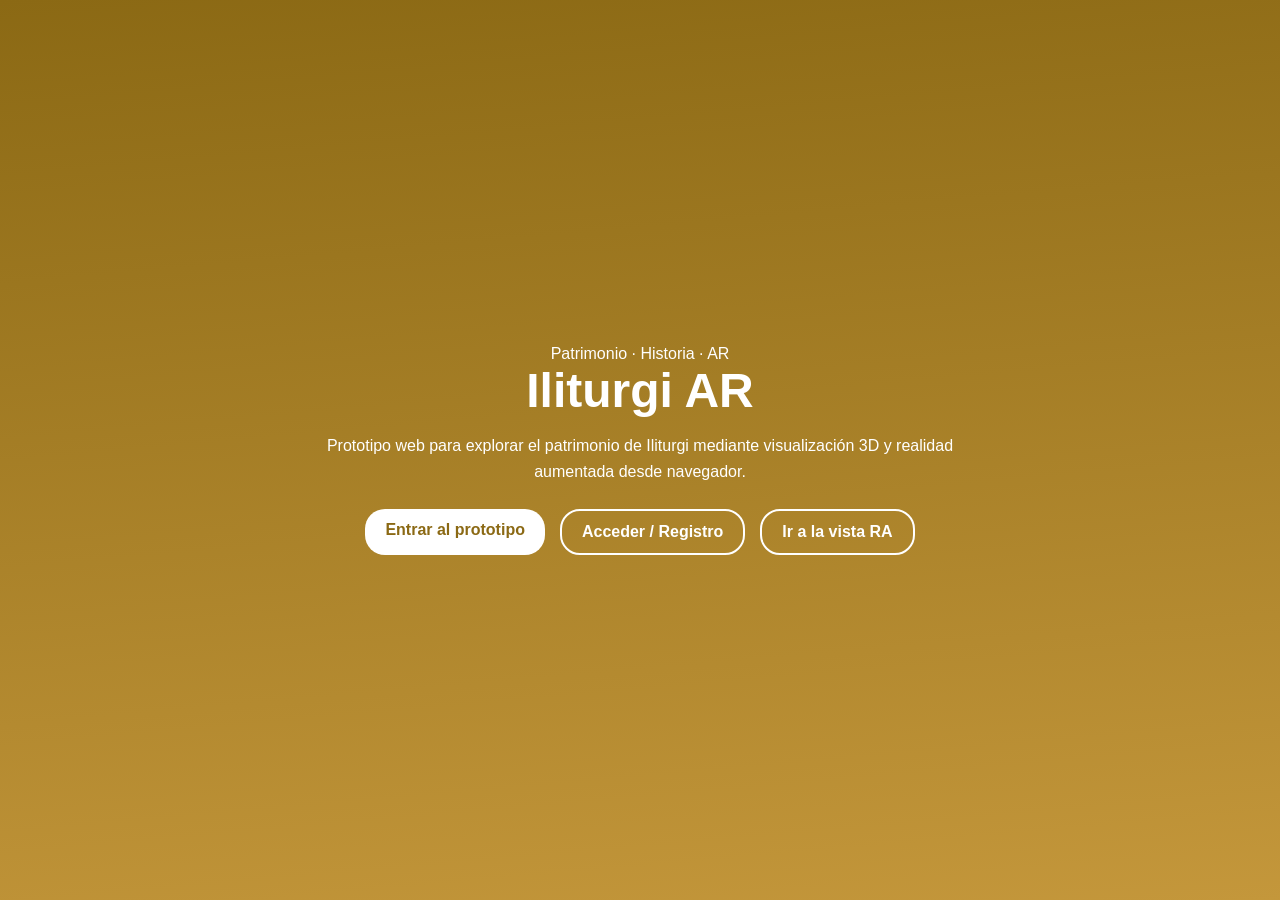
==== index.html @ 3fe3aad6 "Primer prototipo Iliturgi AR" ====
<!DOCTYPE html>
<html lang="es">
<head>
  <meta charset="UTF-8">
  <meta name="viewport" content="width=device-width, initial-scale=1.0">
  <title>Iliturgi AR · Bienvenida</title>
  <link rel="stylesheet" href="style.css">
</head>
<body>

  <main class="landing-page">
    <section class="landing-hero">
      <div class="landing-content">
        <div class="landing-badge">Patrimonio · Historia · AR</div>

        <h1 class="landing-title">Iliturgi AR</h1>

        <p class="landing-subtitle">
          Prototipo web para explorar el patrimonio de Iliturgi mediante visualización 3D y realidad aumentada desde navegador.
        </p>

        <div class="landing-actions">
          <a href="home.html" class="btn btn-primary">Entrar al prototipo</a>
          <a href="acceso.html" class="btn btn-secondary">Acceder / Registro</a>
          <a href="vista-ra.html" class="btn btn-secondary">Ir a la vista RA</a>
        </div>
      </div>
    </section>
  </main>

</body>
</html>
---- style.css ----
:root {
  --color-ocre: #C4973B;
  --color-ocre-dark: #8B6914;
  --color-bg: #F5F0E8;
  --color-dark: #2D2D2D;
  --color-gray: #666666;
  --color-light: #E8E0D0;
  --color-blue: #1565C0;
  --color-white: #FFFFFF;
  --radius-sm: 8px;
  --radius-md: 14px;
  --radius-lg: 28px;
  --shadow-sm: 0 2px 8px rgba(0,0,0,0.10);
  --shadow-md: 0 10px 28px rgba(0,0,0,0.16);
}

* {
  box-sizing: border-box;
  margin: 0;
  padding: 0;
}

body {
  font-family: -apple-system, BlinkMacSystemFont, "Segoe UI", Roboto, sans-serif;
  background: var(--color-bg);
  color: var(--color-dark);
}

a { text-decoration: none; }
button { cursor: pointer; }

/* ---------- LANDING ---------- */

.landing-hero {
  min-height: 100vh;
  display: flex;
  align-items: center;
  justify-content: center;
  padding: 40px 20px;
  background: linear-gradient(175deg, #8B6914, #C4973B);
}

.landing-content {
  text-align: center;
  color: white;
  max-width: 700px;
}

.landing-title {
  font-size: 3rem;
  font-weight: 900;
}

.landing-subtitle {
  margin-top: 15px;
  line-height: 1.6;
}

.landing-actions {
  margin-top: 25px;
  display: flex;
  gap: 15px;
  justify-content: center;
}

/* ---------- BOTONES ---------- */

.btn {
  padding: 12px 20px;
  border-radius: 20px;
  font-weight: 700;
}

.btn-primary {
  background: white;
  color: var(--color-ocre-dark);
}

.btn-secondary {
  border: 2px solid white;
  color: white;
}

.btn-secondary-outline {
  border: 2px solid var(--color-ocre);
  color: var(--color-ocre-dark);
}

.btn-secondary-dark {
  border: 2px solid #ccc;
  color: var(--color-dark);
}

.btn-small {
  padding: 8px 12px;
  font-size: 14px;
}

/* ---------- HEADER ---------- */

.site-header {
  background: #F5F0E8;
  border-bottom: 1px solid #ddd;
}

.site-header-inner {
  max-width: 1200px;
  margin: auto;
  padding: 15px;
  display: flex;
  justify-content: space-between;
}

.nav-logo {
  font-weight: bold;
}

.main-nav {
  display: flex;
  gap: 10px;
}

.nav-link {
  padding: 8px 12px;
  border-radius: 20px;
}

.nav-link.active {
  background: #E8E0D0;
}

/* ---------- HOME ---------- */

.page-shell {
  max-width: 1200px;
  margin: auto;
  padding: 20px;
}

.hero-panel {
  display: grid;
  grid-template-columns: 2fr 1fr;
  gap: 20px;
}

.hero-copy {
  background: white;
  padding: 20px;
  border-radius: 20px;
}

.hero-card {
  background: white;
  padding: 20px;
  border-radius: 20px;
}

.quick-grid {
  display: grid;
  grid-template-columns: repeat(4, 1fr);
  gap: 10px;
}

.quick-card {
  background: white;
  padding: 15px;
  border-radius: 15px;
}

/* ---------- MAPA ---------- */

.map-layout {
  display: grid;
  grid-template-columns: 2fr 1fr;
  gap: 20px;
}

.map-surface {
  height: 500px;
  background: #D8E8CF;
  border-radius: 20px;
  position: relative;
}

/* marcador */
.map-marker {
  position: absolute;
  width: 40px;
  height: 40px;
  background: var(--color-ocre);
  border-radius: 50%;
  display: flex;
  align-items: center;
  justify-content: center;
  color: white;
}

/* posiciones */
.marker-1 { top: 30%; left: 40%; }
.marker-2 { top: 50%; left: 30%; }
.marker-3 { top: 40%; left: 60%; }

.map-fab-ra {
  position: absolute;
  bottom: 20px;
  right: 20px;
  background: var(--color-ocre);
  color: white;
  padding: 15px;
  border-radius: 50%;
}

/* panel lateral */
.map-poi-card {
  background: white;
  padding: 20px;
  border-radius: 20px;
}

/* ---------- RESPONSIVE ---------- */

@media (max-width: 768px) {
  .hero-panel,
  .map-layout,
  .quick-grid {
    grid-template-columns: 1fr;
  }

  .landing-actions {
    flex-direction: column;
  }
}
.hero-panel {
  display: grid;
  grid-template-columns: 2fr 1fr;
  gap: 24px;
  align-items: stretch;
  margin-bottom: 24px;
}

.hero-copy {
  background: white;
  padding: 28px;
  border-radius: 24px;
  box-shadow: var(--shadow-sm);
  display: flex;
  flex-direction: column;
  gap: 18px;
}

.section-badge {
  display: inline-flex;
  width: fit-content;
  padding: 8px 14px;
  border-radius: 999px;
  background: rgba(196, 151, 59, 0.14);
  color: var(--color-ocre-dark);
  font-weight: 800;
  font-size: 13px;
}

.page-title-xl {
  font-size: 3.2rem;
  line-height: 1.05;
  color: var(--color-dark);
  font-weight: 900;
}

.page-lead {
  color: var(--color-gray);
  line-height: 1.7;
  font-size: 1.05rem;
  max-width: 60ch;
}

.hero-actions {
  display: flex;
  flex-wrap: wrap;
  gap: 14px;
  margin-top: 6px;
}

.hero-card {
  background: white;
  padding: 26px;
  border-radius: 24px;
  box-shadow: var(--shadow-sm);
  display: flex;
  flex-direction: column;
  gap: 12px;
  justify-content: center;
}

.hero-card-title {
  font-size: 1.1rem;
  font-weight: 800;
}

.hero-card-text {
  color: var(--color-gray);
  line-height: 1.6;
}

.search-section {
  margin: 8px 0 24px;
}

.search-box {
  background: white;
  border-radius: 20px;
  box-shadow: var(--shadow-sm);
  display: flex;
  align-items: center;
  gap: 12px;
  padding: 14px 16px;
}

.search-input {
  width: 100%;
  border: none;
  outline: none;
  background: transparent;
  font-size: 1rem;
  color: var(--color-dark);
}

.section-heading {
  margin: 10px 0 14px;
}

.section-heading h2 {
  font-size: 2rem;
  margin-bottom: 4px;
}

.section-heading span {
  color: var(--color-gray);
}

.quick-grid {
  display: grid;
  grid-template-columns: repeat(4, 1fr);
  gap: 16px;
  margin-bottom: 26px;
}

.quick-card {
  background: white;
  padding: 20px;
  border-radius: 20px;
  box-shadow: var(--shadow-sm);
  display: flex;
  flex-direction: column;
  gap: 10px;
}

.quick-card-title {
  font-size: 1.2rem;
  font-weight: 800;
  color: var(--color-dark);
}

.quick-card-text {
  color: var(--color-gray);
  line-height: 1.55;
}

.poi-grid {
  display: grid;
  grid-template-columns: repeat(3, 1fr);
  gap: 18px;
}

.poi-card-web {
  background: white;
  border-radius: 22px;
  overflow: hidden;
  box-shadow: var(--shadow-sm);
}

.poi-card-media {
  min-height: 140px;
  background: linear-gradient(135deg, #8B6914, #C4973B);
  color: white;
  display: flex;
  align-items: center;
  justify-content: center;
  font-size: 3rem;
}

.poi-card-body {
  padding: 20px;
  display: flex;
  flex-direction: column;
  gap: 10px;
}

.poi-card-category {
  font-size: 0.82rem;
  color: var(--color-ocre-dark);
  font-weight: 800;
}

.poi-card-body h3 {
  font-size: 1.35rem;
}

.poi-card-body p {
  color: var(--color-gray);
  line-height: 1.6;
}

.poi-card-meta {
  color: var(--color-ocre-dark);
  font-weight: 700;
}

.poi-card-actions {
  display: flex;
  gap: 10px;
  flex-wrap: wrap;
  margin-top: 4px;
}
@media (max-width: 980px) {
  .hero-panel,
  .quick-grid,
  .poi-grid,
  .map-layout {
    grid-template-columns: 1fr;
  }

  .page-title-xl {
    font-size: 2.4rem;
  }
}

@media (max-width: 760px) {
  .hero-actions,
  .poi-card-actions,
  .map-poi-actions {
    flex-direction: column;
  }

  .hero-actions .btn,
  .poi-card-actions .btn,
  .map-poi-actions .btn {
    width: 100%;
  }

  .page-title-xl {
    font-size: 2rem;
  }
}
.map-toolbar {
  display: flex;
  flex-wrap: wrap;
  gap: 10px;
  margin-bottom: 14px;
}

.map-chip {
  display: inline-flex;
  padding: 8px 14px;
  border-radius: 999px;
  background: white;
  color: var(--color-dark);
  box-shadow: var(--shadow-sm);
  font-size: 0.92rem;
  font-weight: 700;
}

.map-chip.active {
  background: rgba(196, 151, 59, 0.18);
  color: var(--color-ocre-dark);
}

.map-side-panel {
  display: flex;
  flex-direction: column;
  gap: 16px;
}

.map-info-box {
  background: white;
  padding: 22px;
  border-radius: 22px;
  box-shadow: var(--shadow-sm);
}

.map-info-box h4 {
  margin-bottom: 10px;
}

.map-info-box ul {
  padding-left: 18px;
  line-height: 1.7;
  color: var(--color-gray);
}
/* ---------- DETALLE POI ---------- */

.poi-detail-layout {
  display: grid;
  grid-template-columns: 1.35fr 0.65fr;
  gap: 20px;
  align-items: start;
}

.poi-main-card,
.poi-info-card,
.poi-audio-card {
  background: white;
  border-radius: 24px;
  box-shadow: var(--shadow-sm);
}

.poi-main-card {
  overflow: hidden;
}

.poi-hero-web {
  min-height: 260px;
  background: linear-gradient(135deg, #8B6914, #C4973B);
  color: white;
  position: relative;
  display: flex;
  align-items: center;
  justify-content: center;
}

.poi-hero-icon {
  font-size: 5rem;
  opacity: 0.85;
}

.poi-hero-title {
  position: absolute;
  left: 24px;
  bottom: 18px;
  font-size: 2rem;
  font-weight: 900;
}

.poi-hero-badge {
  position: absolute;
  top: 18px;
  left: 18px;
  padding: 8px 14px;
  border-radius: 999px;
  background: rgba(0,0,0,0.28);
  font-size: 13px;
  font-weight: 700;
}

.poi-detail-body {
  padding: 24px;
  display: flex;
  flex-direction: column;
  gap: 16px;
}

.poi-meta-row {
  display: flex;
  flex-wrap: wrap;
  gap: 10px;
}

.poi-detail-title {
  font-size: 2rem;
  line-height: 1.1;
  color: var(--color-dark);
}

.poi-detail-text {
  color: var(--color-gray);
  line-height: 1.75;
  font-size: 1rem;
}

.poi-detail-actions {
  display: flex;
  flex-wrap: wrap;
  gap: 14px;
  margin-top: 4px;
}

.poi-side-panel {
  display: flex;
  flex-direction: column;
  gap: 16px;
}

.poi-info-card {
  padding: 22px;
}

.poi-info-card h3 {
  margin-bottom: 10px;
  font-size: 1.1rem;
}

.poi-info-card p,
.poi-info-card li {
  color: var(--color-gray);
  line-height: 1.7;
}

.poi-info-card ul {
  padding-left: 18px;
}

.poi-audio-card {
  padding: 18px 20px;
  display: flex;
  align-items: center;
  gap: 14px;
}

.poi-audio-icon {
  font-size: 2rem;
}

.poi-audio-body {
  flex: 1;
}

.poi-audio-title {
  font-weight: 800;
  color: var(--color-dark);
}

.poi-audio-subtitle {
  color: var(--color-gray);
  font-size: 0.92rem;
  margin-top: 3px;
}

.audio-play-btn-web {
  width: 48px;
  height: 48px;
  border-radius: 50%;
  border: none;
  background: var(--color-ocre);
  color: white;
  font-size: 18px;
  font-weight: 800;
}

@media (max-width: 980px) {
  .poi-detail-layout {
    grid-template-columns: 1fr;
  }
}

@media (max-width: 760px) {
  .poi-detail-title {
    font-size: 1.6rem;
  }

  .poi-detail-actions {
    flex-direction: column;
  }

  .poi-detail-actions .btn {
    width: 100%;
  }

  .poi-hero-title {
    font-size: 1.6rem;
  }
}
/* ---------- RECORRIDOS ---------- */

.route-active-card {
  background: linear-gradient(135deg, #8B6914, #C4973B);
  color: white;
  border-radius: 24px;
  padding: 24px;
  box-shadow: var(--shadow-sm);
  display: flex;
  flex-direction: column;
  gap: 14px;
}

.route-active-label {
  font-size: 0.9rem;
  font-weight: 700;
  opacity: 0.85;
}

.route-active-name {
  font-size: 1.6rem;
  font-weight: 900;
}

.route-active-progress-row {
  display: flex;
  align-items: center;
  gap: 14px;
}

.route-active-progress {
  flex: 1;
  height: 8px;
  border-radius: 999px;
  background: rgba(255,255,255,0.26);
  overflow: hidden;
}

.route-active-progress-fill {
  width: 40%;
  height: 100%;
  background: white;
  border-radius: 999px;
}

.route-active-progress-text {
  font-size: 0.95rem;
  font-weight: 800;
  white-space: nowrap;
}

.route-active-actions {
  display: flex;
  flex-wrap: wrap;
  gap: 12px;
  margin-top: 4px;
}

.route-grid {
  display: grid;
  grid-template-columns: repeat(3, 1fr);
  gap: 18px;
}

.route-card-web {
  background: white;
  border-radius: 22px;
  box-shadow: var(--shadow-sm);
  overflow: hidden;
  display: flex;
  flex-direction: column;
}

.route-card-header-web {
  display: flex;
  align-items: center;
  gap: 14px;
  padding: 18px 20px;
}

.route-card-icon {
  width: 56px;
  height: 56px;
  border-radius: 16px;
  display: flex;
  align-items: center;
  justify-content: center;
  font-size: 28px;
  flex-shrink: 0;
}

.route-card-icon.short {
  background: #E8F5E9;
}

.route-card-icon.medium {
  background: #FFF8E1;
}

.route-card-icon.long {
  background: #FCE4EC;
}

.route-card-info {
  flex: 1;
}

.route-card-info h3 {
  font-size: 1.08rem;
  color: var(--color-dark);
  margin-bottom: 4px;
}

.route-card-meta {
  display: flex;
  flex-wrap: wrap;
  gap: 10px;
  color: var(--color-gray);
  font-size: 0.9rem;
}

.route-card-body-web {
  padding: 0 20px 16px;
  display: flex;
  flex-direction: column;
  gap: 12px;
}

.route-card-body-web p {
  color: var(--color-gray);
  line-height: 1.65;
}

.route-tags-web {
  display: flex;
  flex-wrap: wrap;
  gap: 8px;
}

.route-card-footer-web {
  padding: 0 20px 20px;
}

.route-steps-card {
  background: white;
  border-radius: 22px;
  box-shadow: var(--shadow-sm);
  overflow: hidden;
}

.route-step-item {
  display: flex;
  align-items: center;
  gap: 14px;
  padding: 16px 18px;
  border-bottom: 1px solid rgba(0,0,0,0.06);
}

.route-step-item:last-child {
  border-bottom: none;
}

.route-step-dot {
  width: 34px;
  height: 34px;
  border-radius: 50%;
  border: 2px solid rgba(0,0,0,0.14);
  display: flex;
  align-items: center;
  justify-content: center;
  font-weight: 800;
  color: var(--color-gray);
  flex-shrink: 0;
}

.route-step-dot.done {
  background: var(--color-ocre);
  border-color: var(--color-ocre);
  color: white;
}

.route-step-dot.active {
  background: white;
  border-color: var(--color-ocre);
  color: var(--color-ocre-dark);
}

.route-step-body {
  flex: 1;
}

.route-step-title {
  font-weight: 800;
  color: var(--color-dark);
}

.route-step-meta {
  color: var(--color-gray);
  font-size: 0.92rem;
  margin-top: 3px;
}

.route-custom-box {
  background: white;
  border-radius: 22px;
  box-shadow: var(--shadow-sm);
  padding: 22px;
  display: flex;
  align-items: center;
  gap: 16px;
}

.route-custom-icon {
  font-size: 2.2rem;
}

.route-custom-body h3 {
  margin-bottom: 6px;
  font-size: 1.1rem;
}

.route-custom-body p {
  color: var(--color-gray);
  line-height: 1.65;
}

@media (max-width: 980px) {
  .route-grid {
    grid-template-columns: 1fr;
  }
}

@media (max-width: 760px) {
  .route-active-actions {
    flex-direction: column;
  }

  .route-active-actions .btn {
    width: 100%;
  }

  .route-active-progress-row {
    flex-direction: column;
    align-items: flex-start;
  }

  .route-custom-box {
    flex-direction: column;
    align-items: flex-start;
  }
}
/* ---------- PERFIL ---------- */

.profile-header {
  display: flex;
  align-items: center;
  gap: 18px;
  margin-bottom: 20px;
}

.profile-avatar {
  width: 80px;
  height: 80px;
  border-radius: 50%;
  background: linear-gradient(135deg, #8B6914, #C4973B);
  display: flex;
  align-items: center;
  justify-content: center;
  font-size: 2.4rem;
  color: white;
}

.profile-info h2 {
  font-size: 1.6rem;
}

.profile-subtitle {
  color: var(--color-gray);
  font-size: 0.95rem;
}

.profile-stats {
  display: grid;
  grid-template-columns: repeat(3, 1fr);
  gap: 14px;
  margin-bottom: 26px;
}

.profile-stat {
  background: white;
  border-radius: 18px;
  padding: 16px;
  text-align: center;
  box-shadow: var(--shadow-sm);
}

.profile-stat-value {
  font-size: 1.8rem;
  font-weight: 900;
  color: var(--color-ocre-dark);
}

.profile-stat-label {
  font-size: 0.9rem;
  color: var(--color-gray);
  margin-top: 4px;
}

.activity-list {
  display: flex;
  flex-direction: column;
  gap: 12px;
}

.activity-item {
  display: flex;
  gap: 14px;
  background: white;
  padding: 16px;
  border-radius: 18px;
  box-shadow: var(--shadow-sm);
}

.activity-icon {
  font-size: 1.6rem;
}

.activity-title {
  font-weight: 800;
}

.activity-meta {
  font-size: 0.9rem;
  color: var(--color-gray);
  margin-top: 2px;
}

.profile-options {
  margin-top: 20px;
  display: flex;
  flex-direction: column;
  gap: 12px;
}

.profile-option {
  display: flex;
  align-items: center;
  gap: 12px;
  background: white;
  padding: 16px;
  border-radius: 18px;
  box-shadow: var(--shadow-sm);
  font-weight: 700;
  color: var(--color-dark);
}

.profile-option:hover {
  background: rgba(196,151,59,0.1);
}
/* ---------- AJUSTES ---------- */

.settings-layout {
  display: flex;
  flex-direction: column;
  gap: 18px;
}

.settings-group-web {
  background: white;
  border-radius: 22px;
  box-shadow: var(--shadow-sm);
  overflow: hidden;
}

.settings-group-title {
  padding: 18px 20px 10px;
  font-size: 0.95rem;
  font-weight: 800;
  color: var(--color-ocre-dark);
  text-transform: uppercase;
  letter-spacing: 0.4px;
}

.settings-item-web {
  display: flex;
  align-items: center;
  justify-content: space-between;
  gap: 14px;
  padding: 16px 20px;
  border-top: 1px solid rgba(0,0,0,0.06);
}

.settings-item-left {
  display: flex;
  align-items: center;
  gap: 14px;
  flex: 1;
}

.settings-icon-web {
  width: 42px;
  height: 42px;
  border-radius: 14px;
  background: rgba(196,151,59,0.14);
  display: flex;
  align-items: center;
  justify-content: center;
  font-size: 1.25rem;
  flex-shrink: 0;
}

.settings-item-title {
  font-weight: 800;
  color: var(--color-dark);
}

.settings-item-subtitle {
  color: var(--color-gray);
  font-size: 0.92rem;
  margin-top: 3px;
  line-height: 1.45;
}

.settings-item-value {
  font-weight: 800;
  color: var(--color-ocre-dark);
  white-space: nowrap;
}

.settings-toggle-web {
  width: 48px;
  height: 28px;
  border-radius: 999px;
  background: #D8D8D8;
  position: relative;
  flex-shrink: 0;
}

.settings-toggle-web::after {
  content: "";
  position: absolute;
  top: 3px;
  left: 3px;
  width: 22px;
  height: 22px;
  border-radius: 50%;
  background: white;
  box-shadow: 0 1px 4px rgba(0,0,0,0.16);
}

.settings-toggle-web.active {
  background: var(--color-ocre);
}

.settings-toggle-web.active::after {
  left: 23px;
}

@media (max-width: 760px) {
  .settings-item-web {
    align-items: flex-start;
  }

  .settings-item-value {
    font-size: 0.9rem;
  }
}
/* ---------- ACCESO ---------- */

.access-layout {
  display: grid;
  grid-template-columns: 1fr 0.8fr;
  gap: 20px;
  align-items: start;
}

.access-card,
.access-info-card {
  background: white;
  border-radius: 24px;
  box-shadow: var(--shadow-sm);
}

.access-card {
  padding: 28px;
  display: flex;
  flex-direction: column;
  gap: 22px;
}

.access-header {
  display: flex;
  flex-direction: column;
  gap: 12px;
}

.access-title {
  font-size: 2rem;
  line-height: 1.1;
  color: var(--color-dark);
}

.access-text {
  color: var(--color-gray);
  line-height: 1.7;
}

.access-form {
  display: flex;
  flex-direction: column;
  gap: 16px;
}

.form-group {
  display: flex;
  flex-direction: column;
  gap: 8px;
}

.form-group label {
  font-weight: 700;
  color: var(--color-dark);
}

.form-group input {
  width: 100%;
  border: 1px solid rgba(0,0,0,0.12);
  background: #fff;
  border-radius: 16px;
  padding: 14px 16px;
  font-size: 1rem;
  outline: none;
}

.form-group input:focus {
  border-color: var(--color-ocre);
  box-shadow: 0 0 0 3px rgba(196,151,59,0.12);
}

.access-divider {
  display: flex;
  align-items: center;
  gap: 12px;
  color: var(--color-gray);
  font-size: 0.95rem;
}

.access-divider::before,
.access-divider::after {
  content: "";
  flex: 1;
  height: 1px;
  background: rgba(0,0,0,0.08);
}

.access-actions {
  display: flex;
  flex-wrap: wrap;
  gap: 12px;
}

.access-side {
  display: flex;
  flex-direction: column;
  gap: 16px;
}

.access-info-card {
  padding: 22px;
}

.access-info-card h3 {
  margin-bottom: 10px;
  font-size: 1.1rem;
}

.access-info-card p,
.access-info-card li {
  color: var(--color-gray);
  line-height: 1.7;
}

.access-info-card ul {
  padding-left: 18px;
}

@media (max-width: 980px) {
  .access-layout {
    grid-template-columns: 1fr;
  }
}

@media (max-width: 760px) {
  .access-actions {
    flex-direction: column;
  }

  .access-actions .btn {
    width: 100%;
  }

  .access-title {
    font-size: 1.6rem;
  }
}
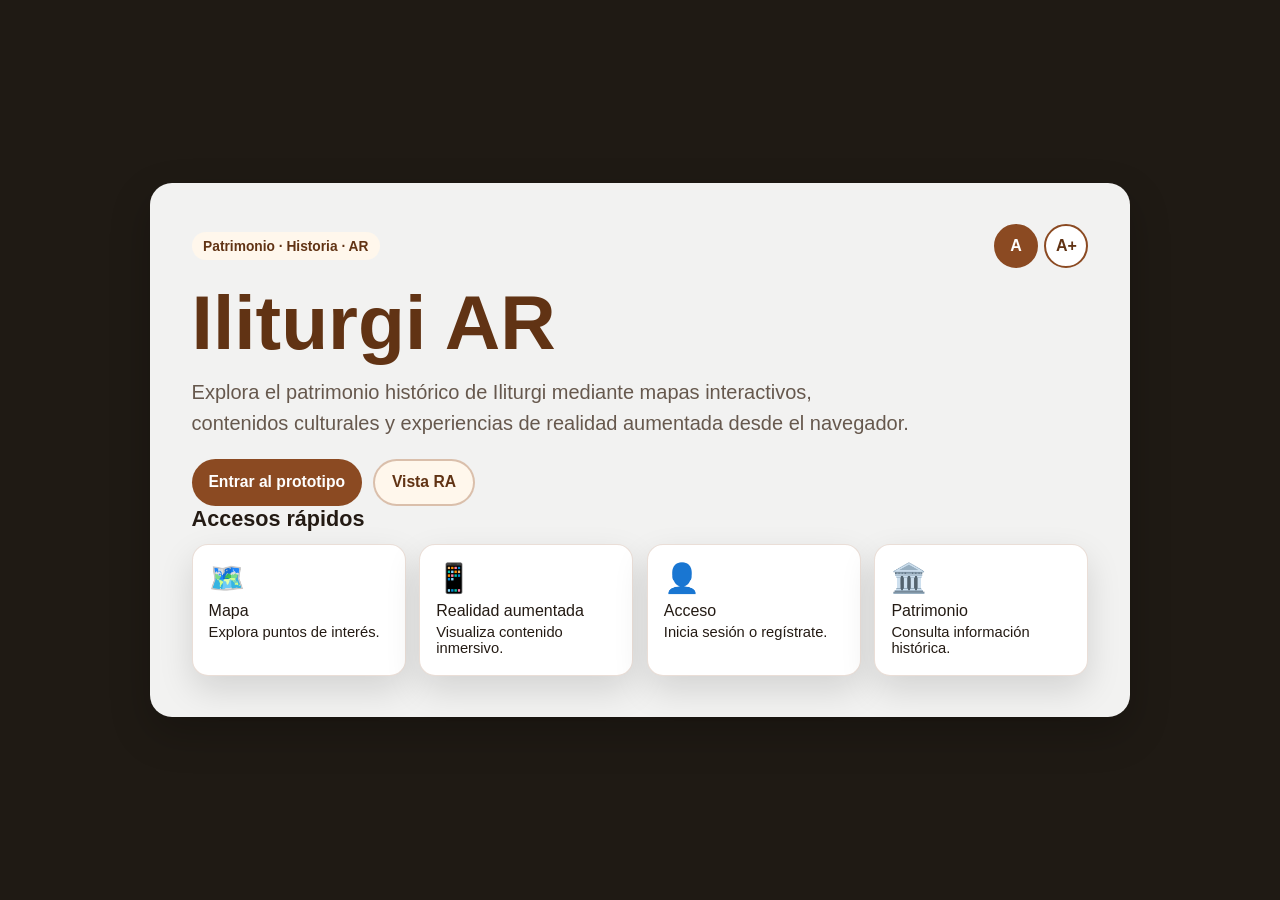
==== commit 7dc42157: "Mejora responsive y mapa interactivo" ====
--- a/index.html
+++ b/index.html
@@ -4,29 +4,71 @@
   <meta charset="UTF-8">
   <meta name="viewport" content="width=device-width, initial-scale=1.0">
   <title>Iliturgi AR · Bienvenida</title>
-  <link rel="stylesheet" href="style.css">
+  <link rel="stylesheet" href="style.css?v=responsive">
 </head>
 <body>
 
   <main class="landing-page">
-    <section class="landing-hero">
+
+    <section class="landing-hero" aria-labelledby="landing-title">
       <div class="landing-content">
-        <div class="landing-badge">Patrimonio · Historia · AR</div>
 
-        <h1 class="landing-title">Iliturgi AR</h1>
+        <div class="landing-top">
+          <span class="landing-badge">Patrimonio · Historia · AR</span>
+
+          <div class="text-size-controls" aria-label="Controles de tamaño de texto">
+            <button type="button" class="text-size-btn" data-text-size="normal">A</button>
+            <button type="button" class="text-size-btn" data-text-size="large">A+</button>
+          </div>
+        </div>
+
+        <h1 id="landing-title" class="landing-title">Iliturgi AR</h1>
 
         <p class="landing-subtitle">
-          Prototipo web para explorar el patrimonio de Iliturgi mediante visualización 3D y realidad aumentada desde navegador.
+          Explora el patrimonio histórico de Iliturgi mediante mapas interactivos,
+          contenidos culturales y experiencias de realidad aumentada desde el navegador.
         </p>
 
-        <div class="landing-actions">
+        <div class="landing-actions" aria-label="Acciones principales">
           <a href="home.html" class="btn btn-primary">Entrar al prototipo</a>
-          <a href="acceso.html" class="btn btn-secondary">Acceder / Registro</a>
-          <a href="vista-ra.html" class="btn btn-secondary">Ir a la vista RA</a>
+          <a href="vista-ra.html" class="btn btn-secondary">Vista RA</a>
         </div>
+
+        <section class="quick-access" aria-labelledby="quick-access-title">
+          <h2 id="quick-access-title" class="section-title">Accesos rápidos</h2>
+
+          <div class="quick-grid">
+            <a href="home.html" class="quick-card">
+              <span class="quick-icon" aria-hidden="true">🗺️</span>
+              <span class="quick-title">Mapa</span>
+              <span class="quick-text">Explora puntos de interés.</span>
+            </a>
+
+            <a href="vista-ra.html" class="quick-card">
+              <span class="quick-icon" aria-hidden="true">📱</span>
+              <span class="quick-title">Realidad aumentada</span>
+              <span class="quick-text">Visualiza contenido inmersivo.</span>
+            </a>
+
+            <a href="acceso.html" class="quick-card">
+              <span class="quick-icon" aria-hidden="true">👤</span>
+              <span class="quick-title">Acceso</span>
+              <span class="quick-text">Inicia sesión o regístrate.</span>
+            </a>
+
+            <a href="home.html#contenido" class="quick-card">
+              <span class="quick-icon" aria-hidden="true">🏛️</span>
+              <span class="quick-title">Patrimonio</span>
+              <span class="quick-text">Consulta información histórica.</span>
+            </a>
+          </div>
+        </section>
+
       </div>
     </section>
+
   </main>
 
+  <script src="script.js?v=responsive"></script>
 </body>
-</html>+</html>
--- a/style.css
+++ b/style.css
@@ -1,1218 +1,1157 @@
 :root {
-  --color-ocre: #C4973B;
-  --color-ocre-dark: #8B6914;
-  --color-bg: #F5F0E8;
-  --color-dark: #2D2D2D;
-  --color-gray: #666666;
-  --color-light: #E8E0D0;
-  --color-blue: #1565C0;
-  --color-white: #FFFFFF;
-  --radius-sm: 8px;
-  --radius-md: 14px;
-  --radius-lg: 28px;
-  --shadow-sm: 0 2px 8px rgba(0,0,0,0.10);
-  --shadow-md: 0 10px 28px rgba(0,0,0,0.16);
+  --bg-dark: #1f1a14;
+  --bg-page: #f6efe6;
+  --bg-card: #ffffff;
+  --text-main: #241b14;
+  --text-soft: #66584d;
+  --primary: #8b4a22;
+  --primary-dark: #613314;
+  --secondary: #fff7ec;
+  --line: rgba(139, 74, 34, 0.18);
+  --radius-lg: 22px;
+  --radius-md: 16px;
+  --shadow-soft: 0 14px 34px rgba(0, 0, 0, 0.13);
 }
 
 * {
   box-sizing: border-box;
+}
+
+html {
+  min-width: 320px;
+}
+
+body {
   margin: 0;
-  padding: 0;
-}
-
-body {
-  font-family: -apple-system, BlinkMacSystemFont, "Segoe UI", Roboto, sans-serif;
-  background: var(--color-bg);
-  color: var(--color-dark);
-}
-
-a { text-decoration: none; }
-button { cursor: pointer; }
-
-/* ---------- LANDING ---------- */
+  font-family: Arial, Helvetica, sans-serif;
+  color: var(--text-main);
+  background: var(--bg-page);
+}
+
+body.large-text {
+  font-size: 118.75%;
+}
+
+a,
+button,
+input {
+  font: inherit;
+}
+
+.btn {
+  display: inline-flex;
+  align-items: center;
+  justify-content: center;
+  min-height: 46px;
+  padding: 0.78rem 1.05rem;
+  border: 0;
+  border-radius: 999px;
+  text-decoration: none;
+  font-weight: 800;
+  font-size: 0.98rem;
+  line-height: 1.15;
+  cursor: pointer;
+  white-space: normal;
+  text-align: center;
+}
+
+.btn-primary {
+  background: var(--primary);
+  color: #fff;
+}
+
+.btn-primary:hover {
+  background: var(--primary-dark);
+}
+
+.btn-secondary,
+.btn-secondary-dark,
+.btn-secondary-outline {
+  background: var(--secondary);
+  color: var(--primary-dark);
+  border: 2px solid rgba(139, 74, 34, 0.32);
+}
+
+.btn-secondary-dark {
+  background: #2f241c;
+  border-color: #2f241c;
+  color: #fff;
+}
+
+.btn-small {
+  min-height: 38px;
+  padding: 0.5rem 0.78rem;
+  font-size: 0.86rem;
+}
+
+.pill {
+  display: inline-flex;
+  align-items: center;
+  padding: 0.35rem 0.6rem;
+  border-radius: 999px;
+  background: var(--secondary);
+  color: var(--primary-dark);
+  font-size: 0.85rem;
+  font-weight: 800;
+}
+
+.btn:focus-visible,
+.nav-link:focus-visible,
+.quick-card:focus-visible,
+.bottom-nav-link:focus-visible,
+.text-size-btn:focus-visible,
+input:focus-visible,
+button:focus-visible {
+  outline: 3px solid #1b6fc9;
+  outline-offset: 3px;
+}
+
+/* Landing */
+.landing-page {
+  min-height: 100vh;
+  background: var(--bg-dark);
+}
 
 .landing-hero {
   min-height: 100vh;
   display: flex;
   align-items: center;
   justify-content: center;
-  padding: 40px 20px;
-  background: linear-gradient(175deg, #8B6914, #C4973B);
+  padding: clamp(1rem, 4vw, 2.5rem);
+  background:
+    linear-gradient(rgba(31, 26, 20, 0.72), rgba(31, 26, 20, 0.78)),
+    url("img/iliturgi-bg.jpg") center/cover no-repeat;
 }
 
 .landing-content {
-  text-align: center;
-  color: white;
-  max-width: 700px;
+  width: min(100%, 980px);
+  background: rgba(255, 255, 255, 0.94);
+  border-radius: var(--radius-lg);
+  padding: clamp(1.2rem, 4vw, 2.6rem);
+  box-shadow: 0 16px 40px rgba(0, 0, 0, 0.22);
+}
+
+.landing-top {
+  display: flex;
+  align-items: center;
+  justify-content: space-between;
+  gap: 1rem;
+  margin-bottom: 1rem;
+}
+
+.landing-badge,
+.section-badge {
+  display: inline-flex;
+  align-items: center;
+  width: fit-content;
+  padding: 0.42rem 0.72rem;
+  border-radius: 999px;
+  background: var(--secondary);
+  color: var(--primary-dark);
+  font-size: 0.86rem;
+  font-weight: 800;
+}
+
+.text-size-controls {
+  display: flex;
+  gap: 0.4rem;
+  flex-shrink: 0;
+}
+
+.text-size-btn {
+  min-width: 44px;
+  min-height: 44px;
+  border: 2px solid var(--primary);
+  border-radius: 999px;
+  background: #fff;
+  color: var(--primary-dark);
+  font-weight: 800;
+  cursor: pointer;
+}
+
+.text-size-btn[aria-pressed="true"] {
+  background: var(--primary);
+  color: #fff;
 }
 
 .landing-title {
-  font-size: 3rem;
-  font-weight: 900;
+  margin: 0;
+  font-size: clamp(2.25rem, 9vw, 4.8rem);
+  line-height: 1;
+  color: var(--primary-dark);
 }
 
 .landing-subtitle {
-  margin-top: 15px;
-  line-height: 1.6;
-}
-
-.landing-actions {
-  margin-top: 25px;
+  max-width: 720px;
+  margin: 1rem 0 1.25rem;
+  font-size: clamp(1rem, 3vw, 1.25rem);
+  line-height: 1.55;
+  color: var(--text-soft);
+}
+
+.landing-actions,
+.hero-actions,
+.poi-card-actions,
+.poi-detail-actions,
+.access-actions,
+.map-poi-actions,
+.route-active-actions,
+.route-card-footer-web {
   display: flex;
-  gap: 15px;
-  justify-content: center;
-}
-
-/* ---------- BOTONES ---------- */
-
-.btn {
-  padding: 12px 20px;
-  border-radius: 20px;
-  font-weight: 700;
-}
-
-.btn-primary {
-  background: white;
-  color: var(--color-ocre-dark);
-}
-
-.btn-secondary {
-  border: 2px solid white;
-  color: white;
-}
-
-.btn-secondary-outline {
-  border: 2px solid var(--color-ocre);
-  color: var(--color-ocre-dark);
-}
-
-.btn-secondary-dark {
-  border: 2px solid #ccc;
-  color: var(--color-dark);
-}
-
-.btn-small {
-  padding: 8px 12px;
-  font-size: 14px;
-}
-
-/* ---------- HEADER ---------- */
-
+  flex-wrap: wrap;
+  gap: 0.7rem;
+}
+
+.section-title {
+  margin: 0 0 0.75rem;
+  font-size: clamp(1.1rem, 3vw, 1.35rem);
+}
+
+/* Shell and navigation */
 .site-header {
-  background: #F5F0E8;
-  border-bottom: 1px solid #ddd;
+  position: sticky;
+  top: 0;
+  z-index: 20;
+  background: rgba(255, 247, 236, 0.96);
+  border-bottom: 1px solid var(--line);
+  backdrop-filter: blur(10px);
 }
 
 .site-header-inner {
-  max-width: 1200px;
-  margin: auto;
-  padding: 15px;
+  max-width: 1180px;
+  margin: 0 auto;
+  padding: 0.85rem 1rem;
   display: flex;
+  align-items: center;
   justify-content: space-between;
+  gap: 1rem;
 }
 
 .nav-logo {
-  font-weight: bold;
+  font-weight: 800;
+  text-decoration: none;
+  color: var(--primary-dark);
+  font-size: 1.1rem;
+  white-space: nowrap;
 }
 
 .main-nav {
   display: flex;
-  gap: 10px;
+  align-items: center;
+  gap: 0.45rem;
+  margin-left: auto;
 }
 
 .nav-link {
-  padding: 8px 12px;
-  border-radius: 20px;
-}
-
-.nav-link.active {
-  background: #E8E0D0;
-}
-
-/* ---------- HOME ---------- */
+  text-decoration: none;
+  padding: 0.55rem 0.8rem;
+  border-radius: 999px;
+  color: var(--text-soft);
+  font-weight: 800;
+  font-size: 0.95rem;
+}
+
+.nav-link.active,
+.nav-link:hover {
+  background: var(--primary);
+  color: #fff;
+}
 
 .page-shell {
-  max-width: 1200px;
-  margin: auto;
-  padding: 20px;
-}
-
+  max-width: 1180px;
+  margin: 0 auto;
+  padding: 1.25rem 1rem 2rem;
+}
+
+.section-heading {
+  display: flex;
+  align-items: end;
+  justify-content: space-between;
+  gap: 1rem;
+  margin-bottom: 0.8rem;
+}
+
+.section-heading h2 {
+  margin: 0;
+  color: var(--primary-dark);
+  font-size: clamp(1.25rem, 3vw, 1.6rem);
+}
+
+.section-heading span {
+  color: var(--text-soft);
+  font-size: 0.93rem;
+}
+
+.content-section,
+.quick-section,
+.search-section {
+  margin-top: 1.1rem;
+}
+
+/* Home */
 .hero-panel {
   display: grid;
-  grid-template-columns: 2fr 1fr;
-  gap: 20px;
-}
-
-.hero-copy {
-  background: white;
-  padding: 20px;
-  border-radius: 20px;
-}
-
-.hero-card {
-  background: white;
-  padding: 20px;
-  border-radius: 20px;
-}
-
-.quick-grid {
-  display: grid;
-  grid-template-columns: repeat(4, 1fr);
-  gap: 10px;
-}
-
-.quick-card {
-  background: white;
-  padding: 15px;
-  border-radius: 15px;
-}
-
-/* ---------- MAPA ---------- */
-
-.map-layout {
-  display: grid;
-  grid-template-columns: 2fr 1fr;
-  gap: 20px;
-}
-
-.map-surface {
-  height: 500px;
-  background: #D8E8CF;
-  border-radius: 20px;
-  position: relative;
-}
-
-/* marcador */
-.map-marker {
-  position: absolute;
-  width: 40px;
-  height: 40px;
-  background: var(--color-ocre);
-  border-radius: 50%;
-  display: flex;
-  align-items: center;
-  justify-content: center;
-  color: white;
-}
-
-/* posiciones */
-.marker-1 { top: 30%; left: 40%; }
-.marker-2 { top: 50%; left: 30%; }
-.marker-3 { top: 40%; left: 60%; }
-
-.map-fab-ra {
-  position: absolute;
-  bottom: 20px;
-  right: 20px;
-  background: var(--color-ocre);
-  color: white;
-  padding: 15px;
-  border-radius: 50%;
-}
-
-/* panel lateral */
-.map-poi-card {
-  background: white;
-  padding: 20px;
-  border-radius: 20px;
-}
-
-/* ---------- RESPONSIVE ---------- */
-
-@media (max-width: 768px) {
-  .hero-panel,
-  .map-layout,
-  .quick-grid {
-    grid-template-columns: 1fr;
-  }
-
-  .landing-actions {
-    flex-direction: column;
-  }
-}
-.hero-panel {
-  display: grid;
-  grid-template-columns: 2fr 1fr;
-  gap: 24px;
+  grid-template-columns: minmax(0, 1.7fr) minmax(280px, 0.8fr);
+  gap: 1rem;
   align-items: stretch;
-  margin-bottom: 24px;
-}
-
-.hero-copy {
-  background: white;
-  padding: 28px;
-  border-radius: 24px;
-  box-shadow: var(--shadow-sm);
-  display: flex;
-  flex-direction: column;
-  gap: 18px;
-}
-
-.section-badge {
-  display: inline-flex;
-  width: fit-content;
-  padding: 8px 14px;
-  border-radius: 999px;
-  background: rgba(196, 151, 59, 0.14);
-  color: var(--color-ocre-dark);
-  font-weight: 800;
-  font-size: 13px;
-}
-
-.page-title-xl {
-  font-size: 3.2rem;
-  line-height: 1.05;
-  color: var(--color-dark);
-  font-weight: 900;
-}
-
-.page-lead {
-  color: var(--color-gray);
-  line-height: 1.7;
-  font-size: 1.05rem;
-  max-width: 60ch;
-}
-
-.hero-actions {
-  display: flex;
-  flex-wrap: wrap;
-  gap: 14px;
-  margin-top: 6px;
-}
-
-.hero-card {
-  background: white;
-  padding: 26px;
-  border-radius: 24px;
-  box-shadow: var(--shadow-sm);
-  display: flex;
-  flex-direction: column;
-  gap: 12px;
-  justify-content: center;
-}
-
-.hero-card-title {
-  font-size: 1.1rem;
-  font-weight: 800;
-}
-
-.hero-card-text {
-  color: var(--color-gray);
-  line-height: 1.6;
-}
-
-.search-section {
-  margin: 8px 0 24px;
-}
-
-.search-box {
-  background: white;
-  border-radius: 20px;
-  box-shadow: var(--shadow-sm);
-  display: flex;
-  align-items: center;
-  gap: 12px;
-  padding: 14px 16px;
-}
-
-.search-input {
-  width: 100%;
-  border: none;
-  outline: none;
-  background: transparent;
-  font-size: 1rem;
-  color: var(--color-dark);
-}
-
-.section-heading {
-  margin: 10px 0 14px;
-}
-
-.section-heading h2 {
-  font-size: 2rem;
-  margin-bottom: 4px;
-}
-
-.section-heading span {
-  color: var(--color-gray);
-}
-
-.quick-grid {
-  display: grid;
-  grid-template-columns: repeat(4, 1fr);
-  gap: 16px;
-  margin-bottom: 26px;
-}
-
-.quick-card {
-  background: white;
-  padding: 20px;
-  border-radius: 20px;
-  box-shadow: var(--shadow-sm);
-  display: flex;
-  flex-direction: column;
-  gap: 10px;
-}
-
-.quick-card-title {
-  font-size: 1.2rem;
-  font-weight: 800;
-  color: var(--color-dark);
-}
-
-.quick-card-text {
-  color: var(--color-gray);
-  line-height: 1.55;
-}
-
-.poi-grid {
-  display: grid;
-  grid-template-columns: repeat(3, 1fr);
-  gap: 18px;
-}
-
-.poi-card-web {
-  background: white;
-  border-radius: 22px;
-  overflow: hidden;
-  box-shadow: var(--shadow-sm);
-}
-
-.poi-card-media {
-  min-height: 140px;
-  background: linear-gradient(135deg, #8B6914, #C4973B);
-  color: white;
-  display: flex;
-  align-items: center;
-  justify-content: center;
-  font-size: 3rem;
-}
-
-.poi-card-body {
-  padding: 20px;
-  display: flex;
-  flex-direction: column;
-  gap: 10px;
-}
-
-.poi-card-category {
-  font-size: 0.82rem;
-  color: var(--color-ocre-dark);
-  font-weight: 800;
-}
-
-.poi-card-body h3 {
-  font-size: 1.35rem;
-}
-
-.poi-card-body p {
-  color: var(--color-gray);
-  line-height: 1.6;
-}
-
-.poi-card-meta {
-  color: var(--color-ocre-dark);
-  font-weight: 700;
-}
-
-.poi-card-actions {
-  display: flex;
-  gap: 10px;
-  flex-wrap: wrap;
-  margin-top: 4px;
-}
-@media (max-width: 980px) {
-  .hero-panel,
-  .quick-grid,
-  .poi-grid,
-  .map-layout {
-    grid-template-columns: 1fr;
-  }
-
-  .page-title-xl {
-    font-size: 2.4rem;
-  }
-}
-
-@media (max-width: 760px) {
-  .hero-actions,
-  .poi-card-actions,
-  .map-poi-actions {
-    flex-direction: column;
-  }
-
-  .hero-actions .btn,
-  .poi-card-actions .btn,
-  .map-poi-actions .btn {
-    width: 100%;
-  }
-
-  .page-title-xl {
-    font-size: 2rem;
-  }
-}
-.map-toolbar {
-  display: flex;
-  flex-wrap: wrap;
-  gap: 10px;
-  margin-bottom: 14px;
-}
-
-.map-chip {
-  display: inline-flex;
-  padding: 8px 14px;
-  border-radius: 999px;
-  background: white;
-  color: var(--color-dark);
-  box-shadow: var(--shadow-sm);
-  font-size: 0.92rem;
-  font-weight: 700;
-}
-
-.map-chip.active {
-  background: rgba(196, 151, 59, 0.18);
-  color: var(--color-ocre-dark);
-}
-
-.map-side-panel {
-  display: flex;
-  flex-direction: column;
-  gap: 16px;
-}
-
-.map-info-box {
-  background: white;
-  padding: 22px;
-  border-radius: 22px;
-  box-shadow: var(--shadow-sm);
-}
-
-.map-info-box h4 {
-  margin-bottom: 10px;
-}
-
-.map-info-box ul {
-  padding-left: 18px;
-  line-height: 1.7;
-  color: var(--color-gray);
-}
-/* ---------- DETALLE POI ---------- */
-
-.poi-detail-layout {
-  display: grid;
-  grid-template-columns: 1.35fr 0.65fr;
-  gap: 20px;
-  align-items: start;
-}
-
+  margin-bottom: 1rem;
+}
+
+.hero-copy,
+.hero-card,
+.search-box,
+.quick-card,
+.poi-card-web,
+.route-highlight,
+.map-stage,
+.map-side-panel,
+.route-active-card,
+.route-card-web,
+.route-steps-card,
+.route-custom-box,
+.profile-header,
+.profile-stat,
+.activity-item,
+.profile-option,
+.settings-group-web,
+.access-card,
+.access-info-card,
 .poi-main-card,
 .poi-info-card,
 .poi-audio-card {
-  background: white;
-  border-radius: 24px;
-  box-shadow: var(--shadow-sm);
-}
-
-.poi-main-card {
-  overflow: hidden;
-}
-
-.poi-hero-web {
-  min-height: 260px;
-  background: linear-gradient(135deg, #8B6914, #C4973B);
-  color: white;
-  position: relative;
-  display: flex;
-  align-items: center;
-  justify-content: center;
-}
-
-.poi-hero-icon {
-  font-size: 5rem;
-  opacity: 0.85;
-}
-
-.poi-hero-title {
-  position: absolute;
-  left: 24px;
-  bottom: 18px;
-  font-size: 2rem;
-  font-weight: 900;
-}
-
-.poi-hero-badge {
-  position: absolute;
-  top: 18px;
-  left: 18px;
-  padding: 8px 14px;
-  border-radius: 999px;
-  background: rgba(0,0,0,0.28);
-  font-size: 13px;
-  font-weight: 700;
-}
-
-.poi-detail-body {
-  padding: 24px;
+  background: var(--bg-card);
+  border: 1px solid var(--line);
+  box-shadow: var(--shadow-soft);
+}
+
+.hero-copy,
+.hero-card {
+  border-radius: var(--radius-lg);
+  padding: clamp(1rem, 4vw, 2.2rem);
+}
+
+.page-title-xl {
+  margin: 0;
+  max-width: 780px;
+  font-size: clamp(2rem, 6vw, 4rem);
+  line-height: 1.05;
+  color: var(--primary-dark);
+}
+
+.page-lead {
+  max-width: 720px;
+  margin: 1rem 0 1.2rem;
+  font-size: clamp(1rem, 2.2vw, 1.2rem);
+  line-height: 1.55;
+  color: var(--text-soft);
+}
+
+.hero-card {
   display: flex;
   flex-direction: column;
-  gap: 16px;
-}
-
-.poi-meta-row {
+  justify-content: center;
+}
+
+.hero-card-icon {
+  font-size: 2.1rem;
+  margin-bottom: 0.55rem;
+}
+
+.hero-card-title,
+.quick-card-title,
+.route-highlight-body h3,
+.map-poi-content h3,
+.route-card-info h3,
+.route-custom-body h3,
+.poi-info-card h3,
+.access-info-card h3,
+.poi-audio-title {
+  color: var(--primary-dark);
+  font-weight: 800;
+}
+
+.hero-card-title {
+  font-size: 1.1rem;
+  margin-bottom: 0.4rem;
+}
+
+.hero-card-text,
+.quick-card-text,
+.poi-card-body p,
+.poi-card-meta,
+.route-highlight-body p,
+.map-poi-content p,
+.route-card-body-web p,
+.route-step-meta,
+.route-custom-body p,
+.profile-subtitle,
+.activity-meta,
+.settings-item-subtitle,
+.access-text,
+.access-info-card p,
+.poi-detail-text,
+.poi-info-card p,
+.poi-info-card li,
+.poi-audio-subtitle {
+  color: var(--text-soft);
+  line-height: 1.45;
+}
+
+.search-box {
+  display: flex;
+  align-items: center;
+  gap: 0.7rem;
+  border-radius: var(--radius-md);
+  padding: 0.85rem 1rem;
+}
+
+.search-input {
+  width: 100%;
+  border: 0;
+  outline: 0;
+  background: transparent;
+  font-size: 1rem;
+  color: var(--text-main);
+}
+
+.quick-grid {
+  display: grid;
+  grid-template-columns: repeat(4, minmax(0, 1fr));
+  gap: 0.85rem;
+}
+
+.quick-card {
+  min-height: 132px;
+  padding: 1rem;
+  border-radius: var(--radius-md);
+  text-decoration: none;
+  color: var(--text-main);
+  transition: transform 0.15s ease, box-shadow 0.15s ease;
+}
+
+.quick-card:hover {
+  transform: translateY(-2px);
+}
+
+.quick-icon,
+.quick-card-icon {
+  display: block;
+  font-size: 1.8rem;
+  margin-bottom: 0.45rem;
+}
+
+.quick-title,
+.quick-card-title {
+  display: block;
+  margin-bottom: 0.25rem;
+}
+
+.quick-text,
+.quick-card-text {
+  display: block;
+  font-size: 0.92rem;
+}
+
+.poi-grid {
+  display: grid;
+  grid-template-columns: repeat(3, minmax(0, 1fr));
+  gap: 1rem;
+}
+
+.poi-card-web {
+  border-radius: var(--radius-lg);
+  overflow: hidden;
+}
+
+.poi-card-media,
+.poi-hero-web {
+  min-height: 120px;
+  display: grid;
+  place-items: center;
+  background: linear-gradient(135deg, #d3b077, #8b4a22);
+  font-size: 3rem;
+}
+
+.poi-card-body {
+  padding: 1rem;
+}
+
+.poi-card-category,
+.map-poi-category,
+.route-active-label,
+.poi-hero-badge {
+  color: var(--primary);
+  font-size: 0.82rem;
+  font-weight: 800;
+  text-transform: uppercase;
+  letter-spacing: 0.02em;
+}
+
+.poi-card-body h3 {
+  margin: 0.3rem 0;
+  color: var(--primary-dark);
+}
+
+.route-highlight {
+  display: grid;
+  grid-template-columns: auto 1fr auto;
+  gap: 1rem;
+  align-items: center;
+  border-radius: var(--radius-lg);
+  padding: 1rem;
+}
+
+.route-highlight-icon,
+.activity-icon,
+.profile-avatar,
+.route-custom-icon,
+.map-poi-media,
+.settings-icon-web,
+.poi-audio-icon {
+  display: grid;
+  place-items: center;
+  border-radius: 50%;
+  background: var(--secondary);
+  color: var(--primary-dark);
+}
+
+.route-highlight-icon {
+  width: 54px;
+  height: 54px;
+  font-size: 1.7rem;
+}
+
+.route-tags,
+.route-tags-web,
+.poi-meta-row,
+.route-card-meta {
   display: flex;
   flex-wrap: wrap;
-  gap: 10px;
-}
-
-.poi-detail-title {
+  gap: 0.45rem;
+}
+
+/* Map */
+.map-layout {
+  display: grid;
+  grid-template-columns: minmax(0, 1.45fr) minmax(300px, 0.75fr);
+  gap: 1rem;
+}
+
+.map-stage,
+.map-side-panel {
+  border-radius: var(--radius-lg);
+  overflow: hidden;
+}
+
+.map-toolbar {
+  display: flex;
+  gap: 0.5rem;
+  overflow-x: auto;
+  padding: 0.8rem;
+  background: #fff;
+}
+
+.map-chip {
+  flex: 0 0 auto;
+  padding: 0.45rem 0.7rem;
+  border-radius: 999px;
+  background: var(--secondary);
+  color: var(--primary-dark);
+  font-weight: 800;
+  font-size: 0.86rem;
+}
+
+.map-chip.active {
+  background: var(--primary);
+  color: #fff;
+}
+
+.map-surface {
+  position: relative;
+  min-height: 520px;
+  overflow: hidden;
+  background: linear-gradient(135deg, #e9d9ba, #c9d7b4 58%, #b8c9a2);
+}
+
+.leaflet-map {
+  position: absolute;
+  inset: 0;
+  z-index: 1;
+  min-height: inherit;
+}
+
+.map-grid,
+.map-road,
+.map-zone,
+.map-compass,
+.map-user-dot,
+.map-marker {
+  display: none;
+}
+
+.leaflet-poi-marker {
+  width: 44px;
+  height: 44px;
+  display: grid;
+  place-items: center;
+  border-radius: 50% 50% 50% 8px;
+  background: #fff;
+  border: 3px solid var(--primary);
+  box-shadow: 0 10px 20px rgba(0, 0, 0, 0.24);
+  transform: rotate(-45deg);
+}
+
+.leaflet-poi-marker span {
+  display: grid;
+  place-items: center;
+  width: 100%;
+  height: 100%;
+  font-size: 1.25rem;
+  transform: rotate(45deg);
+}
+
+.leaflet-popup-content {
+  display: grid;
+  gap: 0.25rem;
+  margin: 0.8rem;
+  color: var(--text-main);
+}
+
+.leaflet-popup-content strong {
+  color: var(--primary-dark);
+  font-size: 1rem;
+}
+
+.leaflet-popup-content span {
+  color: var(--text-soft);
+}
+
+.leaflet-popup-content a {
+  width: fit-content;
+  margin-top: 0.2rem;
+  color: var(--primary-dark);
+  font-weight: 800;
+}
+
+.map-grid {
+  position: absolute;
+  inset: 0;
+  background-image:
+    linear-gradient(rgba(97, 51, 20, 0.1) 1px, transparent 1px),
+    linear-gradient(90deg, rgba(97, 51, 20, 0.1) 1px, transparent 1px);
+  background-size: 42px 42px;
+}
+
+.map-road {
+  position: absolute;
+  height: 34px;
+  background: rgba(97, 51, 20, 0.2);
+  border: 2px dashed rgba(97, 51, 20, 0.25);
+  border-radius: 999px;
+}
+
+.road-main {
+  width: 78%;
+  left: 8%;
+  top: 50%;
+  transform: rotate(-15deg);
+}
+
+.road-side {
+  width: 45%;
+  right: 8%;
+  top: 35%;
+  transform: rotate(50deg);
+}
+
+.map-zone {
+  position: absolute;
+  left: 18%;
+  top: 20%;
+  width: 48%;
+  height: 42%;
+  border: 3px solid rgba(139, 74, 34, 0.34);
+  border-radius: 28px;
+  background: rgba(255, 247, 236, 0.36);
+}
+
+.map-zone-label,
+.map-gps,
+.map-compass {
+  position: absolute;
+  z-index: 3;
+  border-radius: 999px;
+  background: rgba(255, 255, 255, 0.9);
+  color: var(--primary-dark);
+  font-weight: 800;
+  box-shadow: 0 6px 16px rgba(0, 0, 0, 0.14);
+}
+
+.map-zone-label {
+  left: 1rem;
+  top: 1rem;
+  padding: 0.45rem 0.7rem;
+  font-size: 0.82rem;
+}
+
+.map-gps {
+  left: 1rem;
+  bottom: 1rem;
+  padding: 0.45rem 0.7rem;
+  font-size: 0.84rem;
+  z-index: 4;
+}
+
+.map-compass {
+  right: 1rem;
+  top: 1rem;
+  width: 44px;
+  height: 44px;
+  display: grid;
+  place-items: center;
+  font-size: 1.3rem;
+}
+
+.map-user-dot {
+  position: absolute;
+  left: 50%;
+  top: 62%;
+  width: 18px;
+  height: 18px;
+  border-radius: 50%;
+  background: #1b6fc9;
+  border: 4px solid #fff;
+  box-shadow: 0 0 0 10px rgba(27, 111, 201, 0.18);
+}
+
+.map-marker {
+  position: absolute;
+  z-index: 4;
+  width: 54px;
+  height: 54px;
+  display: grid;
+  place-items: center;
+  border-radius: 50%;
+  background: #fff;
+  color: var(--primary-dark);
+  text-decoration: none;
+  box-shadow: 0 10px 22px rgba(0, 0, 0, 0.2);
+  border: 3px solid var(--primary);
+  font-size: 1.5rem;
+}
+
+.marker-1 {
+  left: 32%;
+  top: 34%;
+}
+
+.marker-2 {
+  left: 62%;
+  top: 48%;
+}
+
+.marker-3 {
+  left: 45%;
+  top: 68%;
+}
+
+.map-fab-ra {
+  position: absolute;
+  right: 1rem;
+  bottom: 1rem;
+  z-index: 5;
+  width: 62px;
+  height: 62px;
+  display: grid;
+  place-items: center;
+  border-radius: 50%;
+  background: var(--primary);
+  color: #fff;
+  text-decoration: none;
+  font-weight: 900;
+  box-shadow: 0 12px 28px rgba(0, 0, 0, 0.26);
+}
+
+.map-side-panel {
+  padding: 1rem;
+}
+
+.map-poi-card {
+  display: grid;
+  grid-template-columns: 72px 1fr;
+  gap: 0.85rem;
+}
+
+.map-poi-media {
+  width: 72px;
+  height: 72px;
   font-size: 2rem;
-  line-height: 1.1;
-  color: var(--color-dark);
-}
-
-.poi-detail-text {
-  color: var(--color-gray);
-  line-height: 1.75;
-  font-size: 1rem;
-}
-
-.poi-detail-actions {
-  display: flex;
-  flex-wrap: wrap;
-  gap: 14px;
-  margin-top: 4px;
-}
-
-.poi-side-panel {
-  display: flex;
-  flex-direction: column;
-  gap: 16px;
-}
-
-.poi-info-card {
-  padding: 22px;
-}
-
-.poi-info-card h3 {
-  margin-bottom: 10px;
-  font-size: 1.1rem;
-}
-
-.poi-info-card p,
-.poi-info-card li {
-  color: var(--color-gray);
-  line-height: 1.7;
-}
-
-.poi-info-card ul {
-  padding-left: 18px;
-}
-
-.poi-audio-card {
-  padding: 18px 20px;
-  display: flex;
-  align-items: center;
-  gap: 14px;
-}
-
-.poi-audio-icon {
-  font-size: 2rem;
-}
-
-.poi-audio-body {
-  flex: 1;
-}
-
-.poi-audio-title {
-  font-weight: 800;
-  color: var(--color-dark);
-}
-
-.poi-audio-subtitle {
-  color: var(--color-gray);
-  font-size: 0.92rem;
-  margin-top: 3px;
-}
-
-.audio-play-btn-web {
-  width: 48px;
-  height: 48px;
-  border-radius: 50%;
-  border: none;
-  background: var(--color-ocre);
-  color: white;
-  font-size: 18px;
-  font-weight: 800;
-}
-
-@media (max-width: 980px) {
-  .poi-detail-layout {
-    grid-template-columns: 1fr;
-  }
-}
-
-@media (max-width: 760px) {
-  .poi-detail-title {
-    font-size: 1.6rem;
-  }
-
-  .poi-detail-actions {
-    flex-direction: column;
-  }
-
-  .poi-detail-actions .btn {
-    width: 100%;
-  }
-
-  .poi-hero-title {
-    font-size: 1.6rem;
-  }
-}
-/* ---------- RECORRIDOS ---------- */
+}
+
+.map-poi-content h3 {
+  margin: 0.25rem 0 0.4rem;
+}
+
+.map-info-box {
+  margin-top: 1rem;
+  padding-top: 1rem;
+  border-top: 1px solid var(--line);
+  color: var(--text-soft);
+}
+
+.map-info-box h4 {
+  margin: 0 0 0.55rem;
+  color: var(--primary-dark);
+}
+
+.map-info-box ul,
+.poi-info-card ul,
+.access-info-card ul {
+  margin: 0;
+  padding-left: 1.1rem;
+}
+
+/* Routes */
+.route-active-card,
+.route-card-web,
+.route-steps-card,
+.route-custom-box {
+  border-radius: var(--radius-lg);
+  padding: 1rem;
+}
 
 .route-active-card {
-  background: linear-gradient(135deg, #8B6914, #C4973B);
-  color: white;
-  border-radius: 24px;
-  padding: 24px;
-  box-shadow: var(--shadow-sm);
-  display: flex;
-  flex-direction: column;
-  gap: 14px;
-}
-
-.route-active-label {
-  font-size: 0.9rem;
-  font-weight: 700;
-  opacity: 0.85;
+  display: grid;
+  gap: 0.85rem;
 }
 
 .route-active-name {
-  font-size: 1.6rem;
+  margin-top: 0.2rem;
+  color: var(--primary-dark);
+  font-size: 1.25rem;
   font-weight: 900;
 }
 
 .route-active-progress-row {
-  display: flex;
-  align-items: center;
-  gap: 14px;
+  display: grid;
+  grid-template-columns: 1fr auto;
+  gap: 0.75rem;
+  align-items: center;
 }
 
 .route-active-progress {
-  flex: 1;
-  height: 8px;
+  height: 12px;
+  overflow: hidden;
   border-radius: 999px;
-  background: rgba(255,255,255,0.26);
-  overflow: hidden;
+  background: #ead8c4;
 }
 
 .route-active-progress-fill {
   width: 40%;
   height: 100%;
-  background: white;
-  border-radius: 999px;
+  background: var(--primary);
 }
 
 .route-active-progress-text {
-  font-size: 0.95rem;
+  color: var(--primary-dark);
   font-weight: 800;
-  white-space: nowrap;
-}
-
-.route-active-actions {
-  display: flex;
-  flex-wrap: wrap;
-  gap: 12px;
-  margin-top: 4px;
 }
 
 .route-grid {
   display: grid;
-  grid-template-columns: repeat(3, 1fr);
-  gap: 18px;
+  grid-template-columns: repeat(3, minmax(0, 1fr));
+  gap: 1rem;
 }
 
 .route-card-web {
-  background: white;
-  border-radius: 22px;
-  box-shadow: var(--shadow-sm);
-  overflow: hidden;
   display: flex;
   flex-direction: column;
+  gap: 0.8rem;
 }
 
 .route-card-header-web {
-  display: flex;
-  align-items: center;
-  gap: 14px;
-  padding: 18px 20px;
+  display: grid;
+  grid-template-columns: auto 1fr;
+  gap: 0.75rem;
 }
 
 .route-card-icon {
+  width: 54px;
+  height: 54px;
+  display: grid;
+  place-items: center;
+  border-radius: 16px;
+  background: var(--secondary);
+  font-size: 1.6rem;
+}
+
+.route-card-info h3 {
+  margin: 0 0 0.35rem;
+}
+
+.route-card-meta {
+  color: var(--text-soft);
+  font-size: 0.86rem;
+}
+
+.route-card-footer-web {
+  margin-top: auto;
+}
+
+.route-step-item,
+.activity-item {
+  display: grid;
+  grid-template-columns: auto 1fr;
+  gap: 0.75rem;
+  align-items: center;
+}
+
+.route-step-item + .route-step-item,
+.activity-item + .activity-item {
+  margin-top: 0.8rem;
+  padding-top: 0.8rem;
+  border-top: 1px solid var(--line);
+}
+
+.route-step-dot {
+  width: 38px;
+  height: 38px;
+  display: grid;
+  place-items: center;
+  border-radius: 50%;
+  background: #f0dfcc;
+  color: var(--primary-dark);
+  font-weight: 900;
+}
+
+.route-step-dot.done,
+.route-step-dot.active {
+  background: var(--primary);
+  color: #fff;
+}
+
+.route-step-title,
+.activity-title,
+.settings-item-title {
+  color: var(--primary-dark);
+  font-weight: 800;
+}
+
+.route-custom-box {
+  display: grid;
+  grid-template-columns: auto 1fr;
+  gap: 0.9rem;
+  align-items: center;
+  margin-top: 1rem;
+}
+
+.route-custom-icon {
   width: 56px;
   height: 56px;
-  border-radius: 16px;
-  display: flex;
-  align-items: center;
-  justify-content: center;
-  font-size: 28px;
-  flex-shrink: 0;
-}
-
-.route-card-icon.short {
-  background: #E8F5E9;
-}
-
-.route-card-icon.medium {
-  background: #FFF8E1;
-}
-
-.route-card-icon.long {
-  background: #FCE4EC;
-}
-
-.route-card-info {
-  flex: 1;
-}
-
-.route-card-info h3 {
-  font-size: 1.08rem;
-  color: var(--color-dark);
-  margin-bottom: 4px;
-}
-
-.route-card-meta {
-  display: flex;
-  flex-wrap: wrap;
-  gap: 10px;
-  color: var(--color-gray);
-  font-size: 0.9rem;
-}
-
-.route-card-body-web {
-  padding: 0 20px 16px;
-  display: flex;
-  flex-direction: column;
-  gap: 12px;
-}
-
-.route-card-body-web p {
-  color: var(--color-gray);
-  line-height: 1.65;
-}
-
-.route-tags-web {
-  display: flex;
-  flex-wrap: wrap;
-  gap: 8px;
-}
-
-.route-card-footer-web {
-  padding: 0 20px 20px;
-}
-
-.route-steps-card {
-  background: white;
-  border-radius: 22px;
-  box-shadow: var(--shadow-sm);
-  overflow: hidden;
-}
-
-.route-step-item {
-  display: flex;
-  align-items: center;
-  gap: 14px;
-  padding: 16px 18px;
-  border-bottom: 1px solid rgba(0,0,0,0.06);
-}
-
-.route-step-item:last-child {
-  border-bottom: none;
-}
-
-.route-step-dot {
-  width: 34px;
-  height: 34px;
-  border-radius: 50%;
-  border: 2px solid rgba(0,0,0,0.14);
-  display: flex;
-  align-items: center;
-  justify-content: center;
-  font-weight: 800;
-  color: var(--color-gray);
-  flex-shrink: 0;
-}
-
-.route-step-dot.done {
-  background: var(--color-ocre);
-  border-color: var(--color-ocre);
-  color: white;
-}
-
-.route-step-dot.active {
-  background: white;
-  border-color: var(--color-ocre);
-  color: var(--color-ocre-dark);
-}
-
-.route-step-body {
-  flex: 1;
-}
-
-.route-step-title {
-  font-weight: 800;
-  color: var(--color-dark);
-}
-
-.route-step-meta {
-  color: var(--color-gray);
-  font-size: 0.92rem;
-  margin-top: 3px;
-}
-
-.route-custom-box {
-  background: white;
-  border-radius: 22px;
-  box-shadow: var(--shadow-sm);
-  padding: 22px;
-  display: flex;
-  align-items: center;
-  gap: 16px;
-}
-
-.route-custom-icon {
-  font-size: 2.2rem;
-}
-
-.route-custom-body h3 {
-  margin-bottom: 6px;
-  font-size: 1.1rem;
-}
-
+  font-size: 1.6rem;
+}
+
+.route-custom-body h3,
 .route-custom-body p {
-  color: var(--color-gray);
-  line-height: 1.65;
-}
-
-@media (max-width: 980px) {
-  .route-grid {
-    grid-template-columns: 1fr;
-  }
-}
-
-@media (max-width: 760px) {
-  .route-active-actions {
-    flex-direction: column;
-  }
-
-  .route-active-actions .btn {
-    width: 100%;
-  }
-
-  .route-active-progress-row {
-    flex-direction: column;
-    align-items: flex-start;
-  }
-
-  .route-custom-box {
-    flex-direction: column;
-    align-items: flex-start;
-  }
-}
-/* ---------- PERFIL ---------- */
-
+  margin: 0;
+}
+
+/* Profile and settings */
 .profile-header {
-  display: flex;
-  align-items: center;
-  gap: 18px;
-  margin-bottom: 20px;
+  display: grid;
+  grid-template-columns: auto 1fr;
+  gap: 1rem;
+  align-items: center;
+  border-radius: var(--radius-lg);
+  padding: 1rem;
 }
 
 .profile-avatar {
-  width: 80px;
-  height: 80px;
-  border-radius: 50%;
-  background: linear-gradient(135deg, #8B6914, #C4973B);
-  display: flex;
-  align-items: center;
-  justify-content: center;
-  font-size: 2.4rem;
-  color: white;
+  width: 72px;
+  height: 72px;
+  font-size: 2rem;
 }
 
 .profile-info h2 {
+  margin: 0 0 0.2rem;
+  color: var(--primary-dark);
   font-size: 1.6rem;
 }
 
-.profile-subtitle {
-  color: var(--color-gray);
-  font-size: 0.95rem;
-}
-
 .profile-stats {
   display: grid;
   grid-template-columns: repeat(3, 1fr);
-  gap: 14px;
-  margin-bottom: 26px;
+  gap: 0.85rem;
+  margin-top: 1rem;
 }
 
 .profile-stat {
-  background: white;
-  border-radius: 18px;
-  padding: 16px;
+  border-radius: var(--radius-md);
+  padding: 1rem;
   text-align: center;
-  box-shadow: var(--shadow-sm);
 }
 
 .profile-stat-value {
+  color: var(--primary-dark);
   font-size: 1.8rem;
   font-weight: 900;
-  color: var(--color-ocre-dark);
 }
 
 .profile-stat-label {
+  color: var(--text-soft);
+  font-weight: 700;
   font-size: 0.9rem;
-  color: var(--color-gray);
-  margin-top: 4px;
-}
-
-.activity-list {
-  display: flex;
-  flex-direction: column;
-  gap: 12px;
-}
-
-.activity-item {
-  display: flex;
-  gap: 14px;
-  background: white;
-  padding: 16px;
-  border-radius: 18px;
-  box-shadow: var(--shadow-sm);
+}
+
+.activity-list,
+.profile-options,
+.settings-layout {
+  display: grid;
+  gap: 0.85rem;
+}
+
+.activity-item,
+.profile-option,
+.settings-group-web {
+  border-radius: var(--radius-md);
+  padding: 0.95rem;
 }
 
 .activity-icon {
-  font-size: 1.6rem;
-}
-
-.activity-title {
+  width: 46px;
+  height: 46px;
+  font-size: 1.35rem;
+}
+
+.profile-option {
+  display: grid;
+  grid-template-columns: auto 1fr;
+  gap: 0.7rem;
+  align-items: center;
+  text-decoration: none;
+  color: var(--primary-dark);
   font-weight: 800;
 }
 
-.activity-meta {
-  font-size: 0.9rem;
-  color: var(--color-gray);
-  margin-top: 2px;
-}
-
-.profile-options {
-  margin-top: 20px;
-  display: flex;
-  flex-direction: column;
-  gap: 12px;
-}
-
-.profile-option {
-  display: flex;
-  align-items: center;
-  gap: 12px;
-  background: white;
-  padding: 16px;
-  border-radius: 18px;
-  box-shadow: var(--shadow-sm);
-  font-weight: 700;
-  color: var(--color-dark);
-}
-
-.profile-option:hover {
-  background: rgba(196,151,59,0.1);
-}
-/* ---------- AJUSTES ---------- */
-
-.settings-layout {
-  display: flex;
-  flex-direction: column;
-  gap: 18px;
-}
-
-.settings-group-web {
-  background: white;
-  border-radius: 22px;
-  box-shadow: var(--shadow-sm);
-  overflow: hidden;
-}
-
 .settings-group-title {
-  padding: 18px 20px 10px;
-  font-size: 0.95rem;
-  font-weight: 800;
-  color: var(--color-ocre-dark);
-  text-transform: uppercase;
-  letter-spacing: 0.4px;
+  margin-bottom: 0.7rem;
+  color: var(--primary-dark);
+  font-weight: 900;
 }
 
 .settings-item-web {
-  display: flex;
-  align-items: center;
-  justify-content: space-between;
-  gap: 14px;
-  padding: 16px 20px;
-  border-top: 1px solid rgba(0,0,0,0.06);
+  display: grid;
+  grid-template-columns: minmax(0, 1fr) auto;
+  gap: 0.75rem;
+  align-items: center;
+  padding: 0.8rem 0;
+  border-top: 1px solid var(--line);
 }
 
 .settings-item-left {
-  display: flex;
-  align-items: center;
-  gap: 14px;
-  flex: 1;
+  display: grid;
+  grid-template-columns: auto minmax(0, 1fr);
+  gap: 0.75rem;
+  align-items: center;
 }
 
 .settings-icon-web {
-  width: 42px;
-  height: 42px;
-  border-radius: 14px;
-  background: rgba(196,151,59,0.14);
-  display: flex;
-  align-items: center;
-  justify-content: center;
+  width: 44px;
+  height: 44px;
   font-size: 1.25rem;
-  flex-shrink: 0;
-}
-
-.settings-item-title {
-  font-weight: 800;
-  color: var(--color-dark);
-}
-
-.settings-item-subtitle {
-  color: var(--color-gray);
-  font-size: 0.92rem;
-  margin-top: 3px;
-  line-height: 1.45;
 }
 
 .settings-item-value {
-  font-weight: 800;
-  color: var(--color-ocre-dark);
-  white-space: nowrap;
+  color: var(--primary-dark);
+  font-weight: 900;
 }
 
 .settings-toggle-web {
   width: 48px;
   height: 28px;
   border-radius: 999px;
-  background: #D8D8D8;
+  background: #d8c6b5;
   position: relative;
-  flex-shrink: 0;
 }
 
 .settings-toggle-web::after {
   content: "";
   position: absolute;
-  top: 3px;
-  left: 3px;
-  width: 22px;
-  height: 22px;
+  top: 4px;
+  left: 4px;
+  width: 20px;
+  height: 20px;
   border-radius: 50%;
-  background: white;
-  box-shadow: 0 1px 4px rgba(0,0,0,0.16);
+  background: #fff;
+  transition: transform 0.15s ease;
 }
 
 .settings-toggle-web.active {
-  background: var(--color-ocre);
+  background: var(--primary);
 }
 
 .settings-toggle-web.active::after {
-  left: 23px;
-}
-
-@media (max-width: 760px) {
-  .settings-item-web {
-    align-items: flex-start;
-  }
-
-  .settings-item-value {
-    font-size: 0.9rem;
-  }
-}
-/* ---------- ACCESO ---------- */
-
-.access-layout {
-  display: grid;
-  grid-template-columns: 1fr 0.8fr;
-  gap: 20px;
+  transform: translateX(20px);
+}
+
+/* Access and POI detail */
+.access-layout,
+.poi-detail-layout {
+  display: grid;
+  grid-template-columns: minmax(0, 1fr) minmax(280px, 0.75fr);
+  gap: 1rem;
   align-items: start;
 }
 
 .access-card,
-.access-info-card {
-  background: white;
-  border-radius: 24px;
-  box-shadow: var(--shadow-sm);
-}
-
-.access-card {
-  padding: 28px;
-  display: flex;
-  flex-direction: column;
-  gap: 22px;
-}
-
-.access-header {
-  display: flex;
-  flex-direction: column;
-  gap: 12px;
-}
-
-.access-title {
-  font-size: 2rem;
-  line-height: 1.1;
-  color: var(--color-dark);
-}
-
-.access-text {
-  color: var(--color-gray);
-  line-height: 1.7;
-}
-
-.access-form {
-  display: flex;
-  flex-direction: column;
-  gap: 16px;
+.access-info-card,
+.poi-main-card,
+.poi-info-card,
+.poi-audio-card {
+  border-radius: var(--radius-lg);
+  padding: 1rem;
+}
+
+.access-title,
+.poi-detail-title {
+  margin: 0.55rem 0;
+  color: var(--primary-dark);
+  font-size: clamp(1.8rem, 5vw, 2.7rem);
+  line-height: 1.08;
+}
+
+.access-form,
+.access-side,
+.poi-side-panel {
+  display: grid;
+  gap: 0.85rem;
 }
 
 .form-group {
-  display: flex;
-  flex-direction: column;
-  gap: 8px;
+  display: grid;
+  gap: 0.35rem;
 }
 
 .form-group label {
-  font-weight: 700;
-  color: var(--color-dark);
+  color: var(--primary-dark);
+  font-weight: 800;
 }
 
 .form-group input {
   width: 100%;
-  border: 1px solid rgba(0,0,0,0.12);
-  background: #fff;
-  border-radius: 16px;
-  padding: 14px 16px;
-  font-size: 1rem;
-  outline: none;
-}
-
-.form-group input:focus {
-  border-color: var(--color-ocre);
-  box-shadow: 0 0 0 3px rgba(196,151,59,0.12);
+  min-height: 48px;
+  border: 1px solid var(--line);
+  border-radius: 14px;
+  padding: 0.7rem 0.85rem;
+  background: #fffdf9;
 }
 
 .access-divider {
   display: flex;
   align-items: center;
-  gap: 12px;
-  color: var(--color-gray);
-  font-size: 0.95rem;
+  gap: 0.75rem;
+  margin: 1rem 0;
+  color: var(--text-soft);
 }
 
 .access-divider::before,
@@ -1220,56 +1159,408 @@
   content: "";
   flex: 1;
   height: 1px;
-  background: rgba(0,0,0,0.08);
-}
-
-.access-actions {
-  display: flex;
-  flex-wrap: wrap;
-  gap: 12px;
-}
-
-.access-side {
-  display: flex;
-  flex-direction: column;
-  gap: 16px;
-}
-
-.access-info-card {
-  padding: 22px;
-}
-
-.access-info-card h3 {
-  margin-bottom: 10px;
-  font-size: 1.1rem;
-}
-
-.access-info-card p,
-.access-info-card li {
-  color: var(--color-gray);
-  line-height: 1.7;
-}
-
-.access-info-card ul {
-  padding-left: 18px;
-}
-
-@media (max-width: 980px) {
-  .access-layout {
+  background: var(--line);
+}
+
+.poi-main-card {
+  overflow: hidden;
+  padding: 0;
+}
+
+.poi-hero-web {
+  min-height: 230px;
+  align-content: center;
+  gap: 0.4rem;
+  color: #fff;
+}
+
+.poi-hero-badge {
+  background: rgba(255, 255, 255, 0.88);
+  padding: 0.35rem 0.65rem;
+  border-radius: 999px;
+}
+
+.poi-hero-icon {
+  font-size: 3.2rem;
+}
+
+.poi-hero-title {
+  font-weight: 900;
+  font-size: 1.6rem;
+}
+
+.poi-detail-body {
+  padding: 1rem;
+}
+
+.poi-meta-row {
+  margin-bottom: 0.9rem;
+}
+
+.poi-audio-card {
+  display: grid;
+  grid-template-columns: auto 1fr auto;
+  gap: 0.75rem;
+  align-items: center;
+}
+
+.poi-audio-icon {
+  width: 46px;
+  height: 46px;
+  font-size: 1.35rem;
+}
+
+.audio-play-btn-web {
+  width: 42px;
+  height: 42px;
+  border: 0;
+  border-radius: 50%;
+  background: var(--primary);
+  color: #fff;
+  cursor: pointer;
+}
+
+.bottom-nav {
+  display: none;
+}
+
+@media (max-width: 900px) {
+  .hero-panel,
+  .map-layout,
+  .access-layout,
+  .poi-detail-layout {
     grid-template-columns: 1fr;
   }
-}
-
-@media (max-width: 760px) {
-  .access-actions {
+
+  .quick-grid,
+  .route-grid {
+    grid-template-columns: repeat(2, minmax(0, 1fr));
+  }
+
+  .poi-grid {
+    grid-template-columns: 1fr;
+  }
+
+  .route-highlight {
+    grid-template-columns: auto 1fr;
+  }
+
+  .route-highlight-actions {
+    grid-column: 1 / -1;
+  }
+}
+
+@media (max-width: 640px) {
+  body.app-page {
+    padding-bottom: 76px;
+  }
+
+  .site-header-inner {
+    justify-content: space-between;
+    padding: 0.75rem 0.9rem;
+  }
+
+  .main-nav {
+    display: none;
+  }
+
+  .header-text-controls {
+    margin-left: 0;
+  }
+
+  .header-text-controls .text-size-btn {
+    min-width: 40px;
+    min-height: 40px;
+    font-size: 0.9rem;
+  }
+
+  .page-shell {
+    padding: 0.9rem 0.85rem 1.5rem;
+  }
+
+  .landing-hero {
+    align-items: flex-start;
+    padding: 0.85rem;
+  }
+
+  .landing-content {
+    padding: 1rem;
+    border-radius: 18px;
+  }
+
+  .landing-top {
+    align-items: flex-start;
+  }
+
+  .landing-actions,
+  .hero-actions,
+  .access-actions,
+  .poi-detail-actions,
+  .route-active-actions {
+    display: grid;
+    grid-template-columns: 1fr;
+  }
+
+  .landing-actions .btn,
+  .hero-actions .btn,
+  .access-actions .btn,
+  .poi-detail-actions .btn,
+  .route-active-actions .btn {
+    width: 100%;
+  }
+
+  .section-heading {
+    align-items: start;
     flex-direction: column;
-  }
-
-  .access-actions .btn {
+    gap: 0.15rem;
+  }
+
+  .hero-copy,
+  .hero-card,
+  .route-active-card,
+  .route-card-web,
+  .route-steps-card,
+  .route-custom-box,
+  .profile-header,
+  .settings-group-web,
+  .access-card,
+  .access-info-card,
+  .poi-info-card,
+  .poi-audio-card {
+    border-radius: 16px;
+    padding: 0.9rem;
+  }
+
+  .page-title-xl {
+    font-size: 2rem;
+  }
+
+  .page-lead {
+    font-size: 0.98rem;
+    margin: 0.75rem 0 0.9rem;
+  }
+
+  .quick-grid {
+    grid-template-columns: repeat(2, minmax(0, 1fr));
+    gap: 0.65rem;
+  }
+
+  .quick-card {
+    min-height: auto;
+    padding: 0.8rem;
+    text-align: center;
+  }
+
+  .quick-icon,
+  .quick-card-icon {
+    font-size: 1.45rem;
+    margin-bottom: 0.25rem;
+  }
+
+  .quick-title,
+  .quick-card-title {
+    margin-bottom: 0;
+    font-size: 0.95rem;
+  }
+
+  .quick-text,
+  .quick-card-text {
+    display: none;
+  }
+
+  .poi-card-web {
+    display: grid;
+    grid-template-columns: 82px 1fr;
+    border-radius: 16px;
+  }
+
+  .poi-card-media {
+    min-height: 100%;
+    font-size: 2rem;
+  }
+
+  .poi-card-body {
+    padding: 0.8rem;
+  }
+
+  .poi-card-body p,
+  .route-highlight-body p,
+  .map-info-box,
+  .route-card-body-web p {
+    display: none;
+  }
+
+  .poi-card-actions .btn,
+  .map-poi-actions .btn {
+    min-height: 36px;
+    padding: 0.45rem 0.65rem;
+    font-size: 0.82rem;
+  }
+
+  .route-highlight {
+    grid-template-columns: auto 1fr;
+    border-radius: 16px;
+    padding: 0.85rem;
+  }
+
+  .route-highlight-actions {
+    grid-column: 1 / -1;
+  }
+
+  .route-highlight-actions .btn {
     width: 100%;
   }
 
-  .access-title {
+  .map-surface {
+    min-height: 430px;
+  }
+
+  .map-toolbar {
+    padding: 0.7rem;
+  }
+
+  .map-marker {
+    width: 48px;
+    height: 48px;
+    font-size: 1.3rem;
+  }
+
+  .map-fab-ra {
+    width: 56px;
+    height: 56px;
+  }
+
+  .map-side-panel {
+    padding: 0.85rem;
+  }
+
+  .map-poi-card {
+    grid-template-columns: 58px 1fr;
+  }
+
+  .map-poi-media {
+    width: 58px;
+    height: 58px;
     font-size: 1.6rem;
   }
-}+
+  .route-grid {
+    grid-template-columns: 1fr;
+  }
+
+  .route-active-progress-row {
+    grid-template-columns: 1fr;
+  }
+
+  .route-card-footer-web .btn {
+    width: 100%;
+  }
+
+  .profile-stats {
+    grid-template-columns: repeat(3, minmax(0, 1fr));
+    gap: 0.55rem;
+  }
+
+  .profile-stat {
+    padding: 0.75rem 0.5rem;
+  }
+
+  .profile-stat-value {
+    font-size: 1.45rem;
+  }
+
+  .profile-stat-label {
+    font-size: 0.78rem;
+  }
+
+  .settings-item-web {
+    align-items: start;
+  }
+
+  .settings-item-left {
+    gap: 0.6rem;
+  }
+
+  .poi-hero-web {
+    min-height: 180px;
+  }
+
+  .poi-detail-body {
+    padding: 0.9rem;
+  }
+
+  .bottom-nav {
+    position: fixed;
+    left: 0;
+    right: 0;
+    bottom: 0;
+    z-index: 30;
+    display: grid;
+    grid-template-columns: repeat(4, 1fr);
+    background: #fff;
+    border-top: 1px solid var(--line);
+    box-shadow: 0 -8px 24px rgba(0, 0, 0, 0.12);
+  }
+
+  .bottom-nav-link {
+    min-height: 64px;
+    display: flex;
+    flex-direction: column;
+    align-items: center;
+    justify-content: center;
+    gap: 0.15rem;
+    text-decoration: none;
+    color: var(--text-soft);
+    font-weight: 800;
+    font-size: 0.8rem;
+  }
+
+  .bottom-nav-link::before {
+    display: block;
+    margin-bottom: 0.1rem;
+    color: inherit;
+    font-size: 1rem;
+    line-height: 1;
+  }
+
+  .bottom-nav-link[href="home.html"]::before {
+    content: "I";
+  }
+
+  .bottom-nav-link[href="mapa.html"]::before {
+    content: "M";
+  }
+
+  .bottom-nav-link[href="vista-ra.html"]::before {
+    content: "AR";
+    font-size: 0.78rem;
+    font-weight: 900;
+  }
+
+  .bottom-nav-link[href="recorridos.html"]::before {
+    content: "R";
+  }
+
+  .bottom-nav-link.active {
+    color: var(--primary-dark);
+    background: var(--secondary);
+  }
+}
+
+@media (max-width: 390px) {
+  .quick-grid,
+  .profile-stats {
+    grid-template-columns: 1fr;
+  }
+
+  .route-custom-box,
+  .profile-header {
+    grid-template-columns: 1fr;
+    text-align: center;
+  }
+
+  .profile-avatar,
+  .route-custom-icon {
+    margin: 0 auto;
+  }
+}
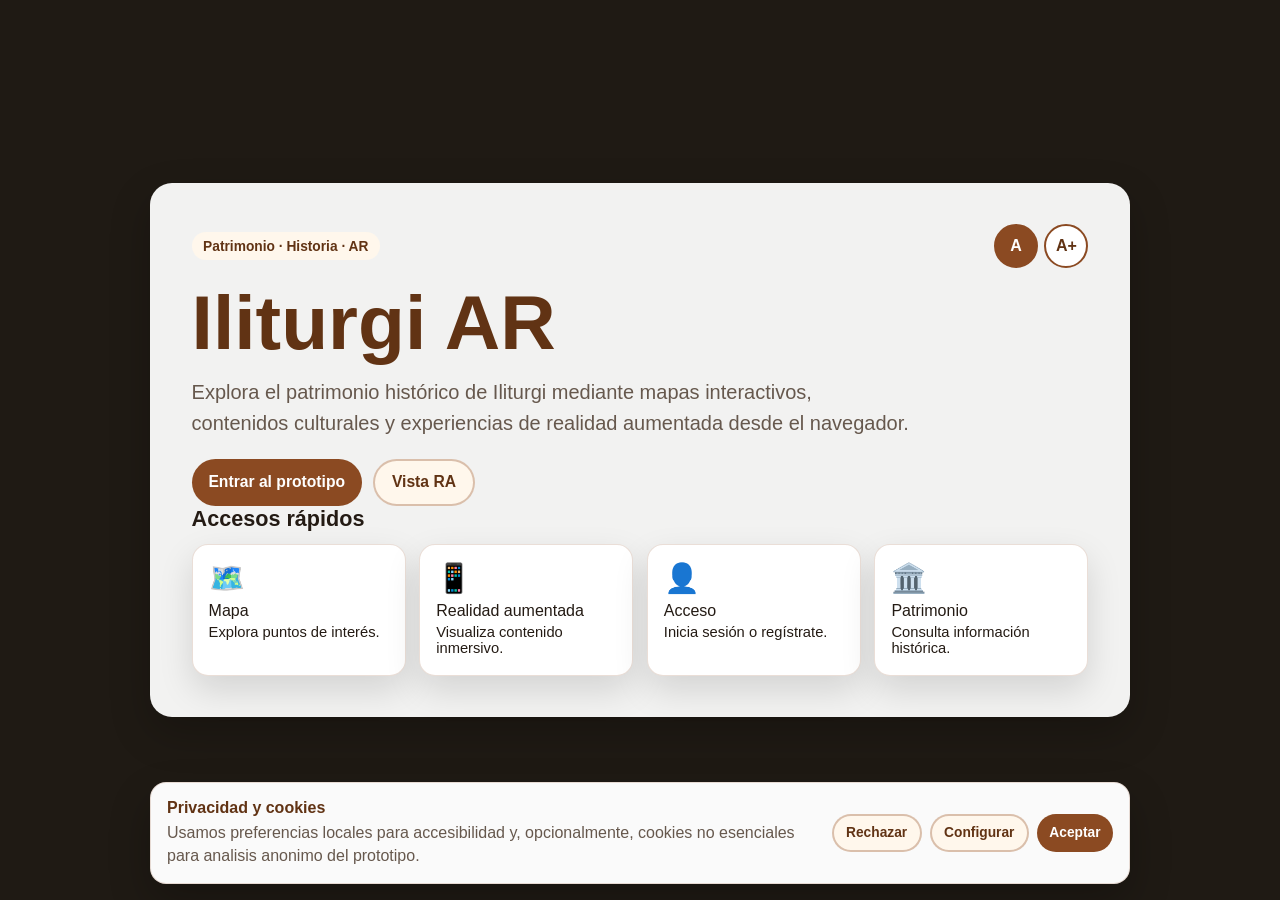
==== commit 2b341a08: "Anade banner de cookies y privacidad" ====
--- a/index.html
+++ b/index.html
@@ -4,7 +4,7 @@
   <meta charset="UTF-8">
   <meta name="viewport" content="width=device-width, initial-scale=1.0">
   <title>Iliturgi AR · Bienvenida</title>
-  <link rel="stylesheet" href="style.css?v=responsive">
+  <link rel="stylesheet" href="style.css?v=privacy">
 </head>
 <body>
 
@@ -69,6 +69,6 @@
 
   </main>
 
-  <script src="script.js?v=responsive"></script>
+  <script src="script.js?v=privacy"></script>
 </body>
 </html>
--- a/style.css
+++ b/style.css
@@ -30,6 +30,48 @@
 
 body.large-text {
   font-size: 118.75%;
+}
+
+body.large-text .btn,
+body.large-text .nav-link,
+body.large-text .bottom-nav-link,
+body.large-text .quick-text,
+body.large-text .quick-card-text,
+body.large-text .poi-card-body p,
+body.large-text .route-card-body-web p,
+body.large-text .settings-item-subtitle,
+body.large-text .activity-meta,
+body.large-text .map-info-box li,
+body.large-text .poi-detail-text,
+body.large-text .access-text {
+  font-size: 1.12em;
+}
+
+body.large-text .page-title-xl,
+body.large-text .landing-title,
+body.large-text .access-title,
+body.large-text .poi-detail-title {
+  font-size: clamp(2.25rem, 7vw, 4.45rem);
+}
+
+body.large-text .page-lead,
+body.large-text .landing-subtitle {
+  font-size: clamp(1.12rem, 3.2vw, 1.42rem);
+}
+
+body.large-text .section-heading h2,
+body.large-text .section-title {
+  font-size: clamp(1.38rem, 3.8vw, 1.85rem);
+}
+
+body.large-text .quick-card-title,
+body.large-text .poi-card-body h3,
+body.large-text .route-highlight-body h3,
+body.large-text .route-card-info h3,
+body.large-text .profile-info h2,
+body.large-text .settings-item-title,
+body.large-text .activity-title {
+  font-size: 1.14em;
 }
 
 a,
@@ -1033,6 +1075,114 @@
   font-weight: 800;
 }
 
+.gamification-panel {
+  display: grid;
+  gap: 0.9rem;
+  border-radius: var(--radius-lg);
+  padding: 1rem;
+  background: var(--bg-card);
+  border: 1px solid var(--line);
+  box-shadow: var(--shadow-soft);
+}
+
+.gamification-summary {
+  display: flex;
+  align-items: center;
+  justify-content: space-between;
+  gap: 1rem;
+}
+
+.gamification-label {
+  color: var(--text-soft);
+  font-weight: 800;
+  font-size: 0.88rem;
+}
+
+.gamification-score {
+  margin-top: 0.15rem;
+  color: var(--primary-dark);
+  font-size: 1.7rem;
+  font-weight: 900;
+}
+
+.gamification-status {
+  display: inline-flex;
+  align-items: center;
+  min-height: 38px;
+  padding: 0.45rem 0.7rem;
+  border-radius: 999px;
+  background: var(--secondary);
+  color: var(--primary-dark);
+  font-weight: 900;
+  text-align: center;
+}
+
+.progress-block {
+  display: grid;
+  gap: 0.45rem;
+}
+
+.progress-row {
+  display: flex;
+  align-items: center;
+  justify-content: space-between;
+  gap: 0.75rem;
+  color: var(--primary-dark);
+  font-weight: 800;
+}
+
+.profile-progress {
+  height: 12px;
+  overflow: hidden;
+  border-radius: 999px;
+  background: #ead8c4;
+}
+
+.profile-progress-fill {
+  width: 40%;
+  height: 100%;
+  background: var(--primary);
+}
+
+.badge-list {
+  display: grid;
+  grid-template-columns: repeat(3, minmax(0, 1fr));
+  gap: 0.65rem;
+}
+
+.badge-item {
+  display: grid;
+  gap: 0.3rem;
+  justify-items: center;
+  border: 1px solid var(--line);
+  border-radius: var(--radius-md);
+  padding: 0.8rem 0.5rem;
+  color: var(--text-soft);
+  text-align: center;
+}
+
+.badge-item span {
+  display: grid;
+  place-items: center;
+  width: 46px;
+  height: 46px;
+  border-radius: 50%;
+  background: #f0dfcc;
+  color: var(--primary-dark);
+  font-weight: 900;
+  font-size: 0.82rem;
+}
+
+.badge-item.active {
+  color: var(--primary-dark);
+  background: #fffaf3;
+}
+
+.badge-item.active span {
+  background: var(--primary);
+  color: #fff;
+}
+
 .settings-group-title {
   margin-bottom: 0.7rem;
   color: var(--primary-dark);
@@ -1222,6 +1372,47 @@
 
 .bottom-nav {
   display: none;
+}
+
+.cookie-banner {
+  position: fixed;
+  left: 1rem;
+  right: 1rem;
+  bottom: 1rem;
+  z-index: 60;
+  display: grid;
+  grid-template-columns: minmax(0, 1fr) auto;
+  gap: 1rem;
+  align-items: center;
+  max-width: 980px;
+  margin: 0 auto;
+  padding: 1rem;
+  border: 1px solid var(--line);
+  border-radius: var(--radius-md);
+  background: rgba(255, 255, 255, 0.98);
+  box-shadow: 0 18px 42px rgba(0, 0, 0, 0.24);
+}
+
+.cookie-banner-text {
+  display: grid;
+  gap: 0.2rem;
+}
+
+.cookie-banner-text strong {
+  color: var(--primary-dark);
+  font-size: 1rem;
+}
+
+.cookie-banner-text span {
+  color: var(--text-soft);
+  line-height: 1.45;
+}
+
+.cookie-banner-actions {
+  display: flex;
+  flex-wrap: wrap;
+  justify-content: flex-end;
+  gap: 0.5rem;
 }
 
 @media (max-width: 900px) {
@@ -1473,6 +1664,28 @@
     font-size: 0.78rem;
   }
 
+  .gamification-panel {
+    border-radius: 16px;
+    padding: 0.9rem;
+  }
+
+  .gamification-summary {
+    align-items: flex-start;
+    flex-direction: column;
+    gap: 0.65rem;
+  }
+
+  .badge-list {
+    grid-template-columns: 1fr;
+  }
+
+  .badge-item {
+    grid-template-columns: auto 1fr;
+    align-items: center;
+    justify-items: start;
+    text-align: left;
+  }
+
   .settings-item-web {
     align-items: start;
   }
@@ -1545,6 +1758,22 @@
     color: var(--primary-dark);
     background: var(--secondary);
   }
+
+  .cookie-banner {
+    bottom: 76px;
+    grid-template-columns: 1fr;
+    gap: 0.75rem;
+    padding: 0.85rem;
+  }
+
+  .cookie-banner-actions {
+    display: grid;
+    grid-template-columns: 1fr;
+  }
+
+  .cookie-banner-actions .btn {
+    width: 100%;
+  }
 }
 
 @media (max-width: 390px) {
